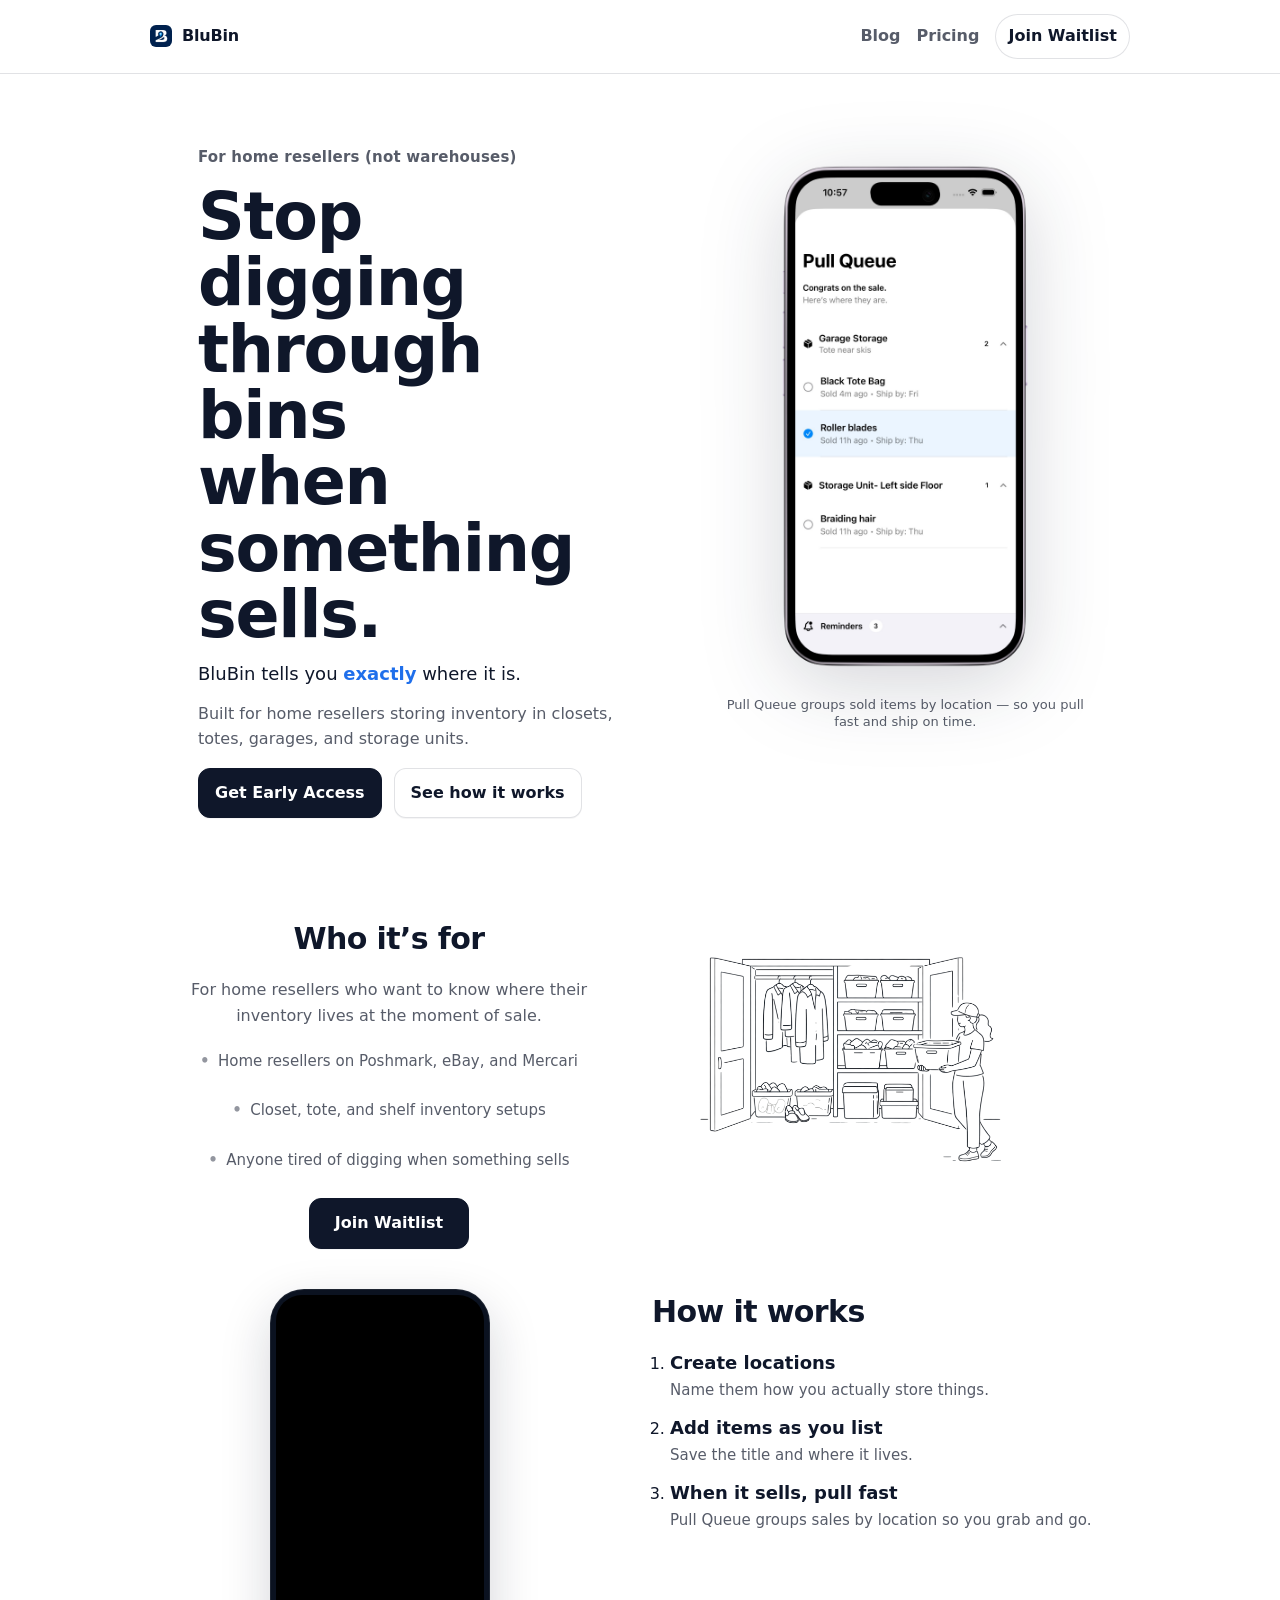
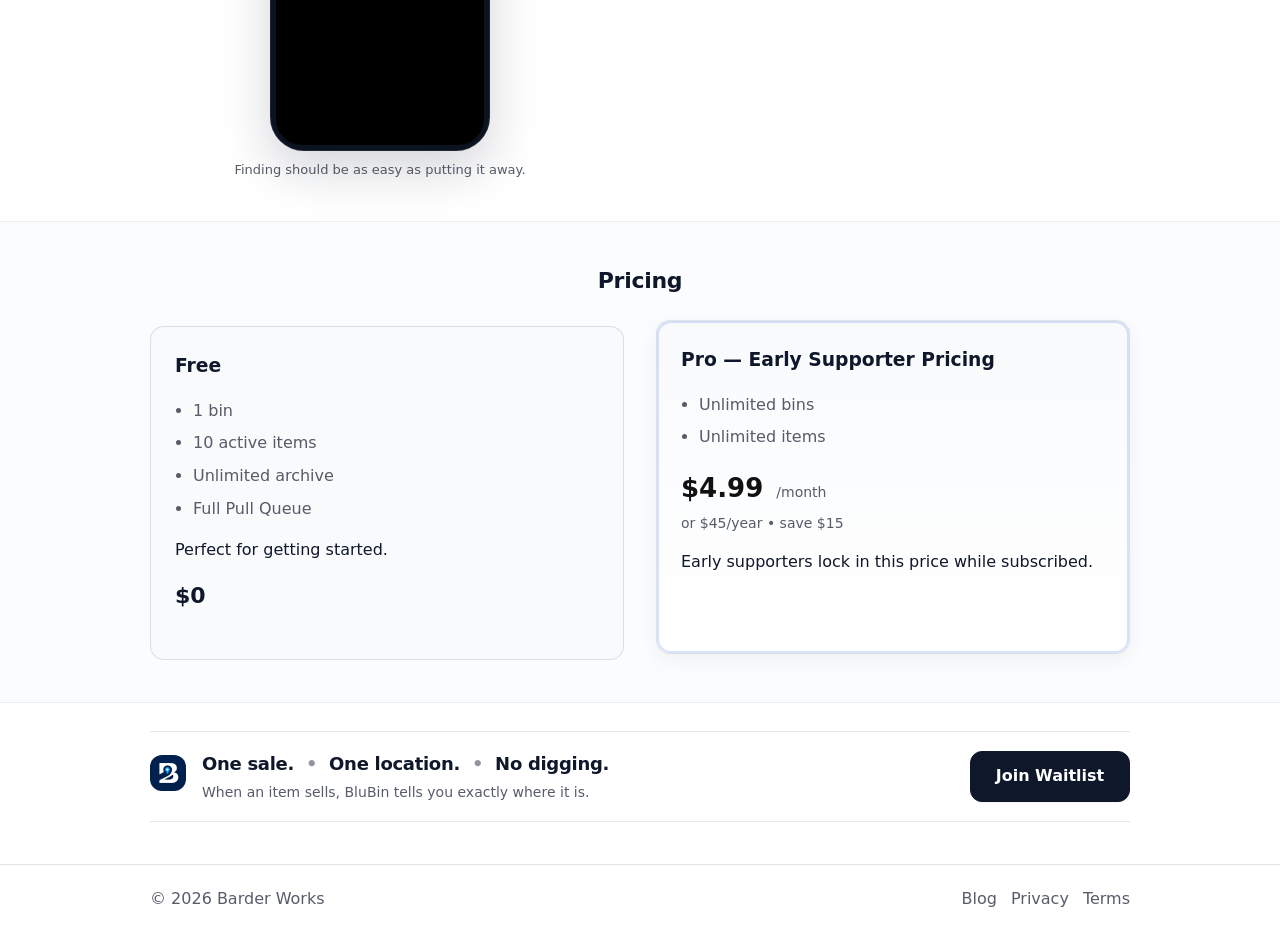
==== index.html @ fff03409 "placed something for moblie back in when i added waitlist" ====
<!DOCTYPE html>
<html lang="en">
<head>
  <meta charset="UTF-8" />
  <meta name="viewport" content="width=device-width, initial-scale=1.0" />
  <title>BluBin – Stop digging for sold items</title>
  <meta name="description" content="You shouldn’t have to open six bins to ship one item. BluBin groups sold items by location so home resellers can pull fast and ship on time." />

  <meta property="og:title" content="BluBin – Stop digging for sold items" />
  <meta property="og:description" content="BluBin helps home resellers pull sold items fast by showing exactly where inventory lives." />
  <meta property="og:type" content="website" />

  <link rel="icon" href="/favicon.ico" sizes="any">
  <link rel="icon" href="/favicon/favicon.svg" type="image/svg+xml">
  <link rel="apple-touch-icon" href="/favicon/apple-touch-icon.png">
  <link rel="manifest" href="/favicon/site.webmanifest">

  <link rel="stylesheet" href="style.css" />
</head>

<body>
  <header class="topbar">
    <div class="container topbar-inner">
      <a class="brand" href="#">
        <img class="brand-logo" src="/favicon/favicon.svg" alt="BluBin logo" />
        <span class="brand-name">BluBin</span>
      </a>

      <nav class="nav nav-desktop" aria-label="Primary">
        <a href="/blog/">Blog</a>
        <a href="#pricing">Pricing</a>
        <a class="pill" href="https://waitlister.me/s/QTlTjbrFmdYG">Join Waitlist</a>
      </nav>

      <button class="menu-btn" type="button" aria-label="Open menu" aria-expanded="false">
        <span></span>
        <span></span>
        <span></span>
      </button>
    </div>

    <div class="mobile-menu" aria-label="Mobile navigation">
      <div class="container mobile-menu-inner">
        <a href="/blog/">Blog</a>
        <a href="#pricing">Pricing</a>
        <a href="#how">How it works</a>
        <a href="/privacy.html">Privacy</a>
        <a href="/terms.html">Terms</a>
        <a class="pill mobile-menu-cta" href="https://waitlister.me/s/QTlTjbrFmdYG">Join Waitlist</a>
      </div>
    </div>
  </header>

  <main>
    <!-- HERO DESKTOP -->
    <section class="hero hero-desktop" id="get">
      <div class="container hero-grid">

        <div class="hero-copy">
          <p class="eyebrow">For home resellers (not warehouses)</p>

          <h1>
            Stop digging through bins
            <span class="break">when something sells.</span>
          </h1>

          <p class="hero-sub">
            BluBin tells you <span class="accent">exactly</span> where it is.
          </p>

          <p class="support">
            Built for home resellers storing inventory in closets, totes, garages, and storage units.
          </p>

          <div class="cta-row">
            <a class="btn primary" href="https://waitlister.me/s/QTlTjbrFmdYG">
              Get Early Access
            </a>
            <a class="btn secondary" href="#how">See how it works</a>
          </div>
        </div>

        <div class="hero-media">
          <img class="phone-img" src="images/mockwhole.png" alt="BluBin Pull Queue on iPhone" />
          <p class="hero-caption">
            Pull Queue groups sold items by location — so you pull fast and ship on time.
          </p>
        </div>

      </div>
    </section>

    <!-- HERO MOBILE -->
    <section class="hero hero-mobile">
      <div class="container hero-mobile-inner">

        <h1 class="mobile-headline">
          Stop Digging.
          <span>Pull Sold Items Fast.</span>
        </h1>

        <p class="hero-sub">
          BluBin tells you <span class="accent">exactly</span> where it is.
        </p>

        <p class="support">
          Built for home resellers storing inventory in closets, totes, garages, and storage units.
        </p>

        <div class="cta-row mobile-cta">
          <a class="btn primary" href="https://waitlister.me/s/QTlTjbrFmdYG">
            Get Early Access
          </a>
          <a class="btn secondary" href="#how">See how it works</a>
        </div>

        <div class="hero-media mobile-media">
          <img class="phone-img" src="images/mockwhole.png" alt="BluBin Pull Queue on iPhone" />
          <p class="hero-caption">
            Pull Queue groups sold items by location — so you pull fast and ship on time.
          </p>
        </div>

      </div>
    </section>

    <section class="section flow-section" id="how">
      <div class="container flow-grid">

        <div class="flow-how">
          <h2>How it works</h2>
          <ol class="steps">
            <li>
              <div class="step-title">Create locations</div>
              <div class="step-text">Name them how you actually store things.</div>
            </li>
            <li>
              <div class="step-title">Add items as you list</div>
              <div class="step-text">Save the title and where it lives.</div>
            </li>
            <li>
              <div class="step-title">When it sells, pull fast</div>
              <div class="step-text">Pull Queue groups sales by location so you grab and go.</div>
            </li>
          </ol>
        </div>

        <div class="flow-video">
          <div class="iphone">
            <div class="iphone-screen">
              <video class="demo-video" autoplay muted loop playsinline>
                <source src="videos/blubin-demo.mp4" type="video/mp4" />
              </video>
            </div>
          </div>

          <div class="caption">Finding should be as easy as putting it away.</div>
        </div>

        <div class="who-illustration">
          <img src="images/closetdrawing.png" alt="Closet inventory illustration">
        </div>

        <div class="flow-who">
          <h2>Who it’s for</h2>
          <p class="lead">
            For home resellers who want to know where their inventory lives at the moment of sale.
          </p>
          <ul class="bullets">
            <li>Home resellers on Poshmark, eBay, and Mercari</li>
            <li>Closet, tote, and shelf inventory setups</li>
            <li>Anyone tired of digging when something sells</li>
          </ul>

          <div class="cta-row small-cta">
            <a class="btn primary" href="https://waitlister.me/s/QTlTjbrFmdYG">Join Waitlist</a>
          </div>
        </div>

      </div>
    </section>

    <section class="section alt" id="pricing">
      <div class="container">
        <h2 class="pricing-title">Pricing</h2>

        <div class="two-col">
          <div class="card">
            <h3>Free</h3>

            <ul class="bullets">
              <li>1 bin</li>
              <li>10 active items</li>
              <li>Unlimited archive</li>
              <li>Full Pull Queue</li>
            </ul>

            <p class="muted small">Perfect for getting started.</p>
            <p class="price">$0</p>
          </div>

          <div class="card pro-card">
            <h3>Pro — Early Supporter Pricing</h3>

            <ul class="bullets">
              <li>Unlimited bins</li>
              <li>Unlimited items</li>
            </ul>

            <div class="price-block">
              <div class="price-main">$4.99 <span>/month</span></div>
              <div class="price-year">or $45/year • save $15</div>
            </div>

            <p class="muted small">
              Early supporters lock in this price while subscribed.
            </p>
          </div>
        </div>
      </div>
    </section>

    <section class="section brand-band">
      <div class="container">
        <div class="band">
          <div class="band-left">
            <img class="band-logo" src="/favicon/favicon.svg" alt="BluBin logo" />
          </div>

          <div class="band-copy">
            <div class="band-line">
              One sale. <span class="dot">•</span> One location. <span class="dot">•</span> No digging.
            </div>

            <div class="band-sub">
              When an item sells, BluBin tells you exactly where it is.
            </div>
          </div>

          <div class="band-right">
            <a class="btn primary" href="https://waitlister.me/s/QTlTjbrFmdYG">Join Waitlist</a>
          </div>
        </div>
      </div>
    </section>

    <footer class="footer">
      <div class="container footer-inner">
        <div>
          <div class="muted">© 2026 Barder Works</div>
        </div>

        <div class="footer-links">
          <a href="/blog/">Blog</a>
          <a href="https://barderworks.co/legal/blubin/privacy.html">Privacy</a>
          <a href="https://barderworks.co/legal/blubin/terms.html">Terms</a>
        </div>
      </div>
    </footer>
  </main>

  <script>
    const menuBtn = document.querySelector('.menu-btn');
    const mobileMenu = document.querySelector('.mobile-menu');

    if (menuBtn && mobileMenu) {
      menuBtn.addEventListener('click', () => {
        const isOpen = mobileMenu.classList.toggle('open');
        menuBtn.setAttribute('aria-expanded', isOpen ? 'true' : 'false');
      });
    }
  </script>
</body>
</html>
---- style.css ----
:root{
  --bg: #ffffff;
  --text: #0f172a;
  --muted: rgba(15, 23, 42, .70);
  --line: rgba(15, 23, 42, .12);
  --card: #f8fafc;
  --radius: 14px;
  --shadow: 0 10px 30px rgba(15, 23, 42, .08);
  --accent: #2563eb;
}

*{ box-sizing: border-box; }
html, body{ height: 100%; }

body{
  margin: 0;
  font-family: -apple-system, BlinkMacSystemFont, "SF Pro Text", system-ui, Segoe UI, Roboto, Helvetica, Arial, sans-serif;
  background: var(--bg);
  color: var(--text);
  line-height: 1.55;
}

a{ color: inherit; text-decoration: none; }
a:hover{ opacity: .92; }

button{
  font: inherit;
}

.container{
  width: min(980px, calc(100% - 44px));
  margin: 0 auto;
}

/* ---------------------------------
   TOPBAR
--------------------------------- */

.topbar{
  position: sticky;
  top: 0;
  z-index: 30;
  background: rgba(255,255,255,.82);
  backdrop-filter: blur(10px);
  border-bottom: 1px solid var(--line);
}

.topbar-inner{
  display: flex;
  align-items: center;
  justify-content: space-between;
  padding: 14px 0;
  gap: 18px;
}

.brand{
  display: flex;
  align-items: center;
  gap: 10px;
  font-weight: 900;
  letter-spacing: -.2px;
  flex-shrink: 0;
}

.brand-logo{
  width: 22px;
  height: 22px;
  border-radius: 6px;
}

.brand-name{
  font-weight: 900;
}

.nav{
  display: flex;
  gap: 16px;
  align-items: center;
  color: var(--muted);
  font-weight: 600;
}

.nav-desktop{
  margin-left: auto;
}

.nav .pill,
.mobile-menu-cta{
  padding: 9px 12px;
  border: 1px solid var(--line);
  border-radius: 999px;
  background: white;
  color: var(--text);
}

.menu-btn{
  display: none;
  width: 42px;
  height: 42px;
  border-radius: 12px;
  border: 1px solid var(--line);
  background: white;
  align-items: center;
  justify-content: center;
  padding: 0;
  box-shadow: 0 1px 0 rgba(15,23,42,.04);
  cursor: pointer;
}

.menu-btn span{
  display: block;
  width: 16px;
  height: 2px;
  background: var(--text);
  border-radius: 999px;
  margin: 2px 0;
}

.mobile-menu{
  display: none;
  border-top: 1px solid rgba(15,23,42,.06);
  background: rgba(255,255,255,.96);
}

.mobile-menu.open{
  display: block;
}

.mobile-menu-inner{
  display: grid;
  gap: 12px;
  padding: 14px 0 18px;
}

.mobile-menu-inner a{
  font-weight: 700;
  color: var(--text);
}

.mobile-menu-cta{
  display: inline-flex;
  align-items: center;
  justify-content: center;
  width: fit-content;
}

/* ---------------------------------
   HERO - DESKTOP BASE
--------------------------------- */

.hero{
  padding: 72px 0 56px;
}

.hero-grid{
  display: grid;
  grid-template-columns: 1.05fr .95fr;
  gap: 34px;
  align-items: start;
}

.hero-copy{
  padding-left: 48px;
  max-width: 560px;
}

.eyebrow{
  margin: 0 0 15px;
  color: var(--muted);
  font-weight: 700;
  font-size: 15px;
  letter-spacing: .2px;
}

h1{
  margin: 0 0 12px;
  font-size: clamp(65px, 4.6vw, 80px);
  line-height: 1.02;
  letter-spacing: -0.02em;
}

.break{
  display: block;
}

.hero-line{
  display: block;
}

.hero-sub{
  margin: 0 0 14px;
  font-size: 18px;
  line-height: 1.55;
}

.support{
  margin: 0 0 10px;
  color: var(--muted);
  max-width: 66ch;
}

.accent{
  color: #1f6feb;
  font-weight: 600;
}

.cta-row{
  display: flex;
  gap: 12px;
  flex-wrap: wrap;
  margin: 16px 0 0;
}

.btn{
  display: inline-flex;
  align-items: center;
  justify-content: center;
  padding: 12px 16px;
  border-radius: 12px;
  border: 1px solid var(--line);
  font-weight: 800;
  min-width: 160px;
  background: white;
  box-shadow: 0 1px 0 rgba(15,23,42,.04);
}

.btn.primary{
  background: var(--text);
  color: white;
  border-color: var(--text);
}

.btn.secondary{
  color: var(--text);
}

.hero-media{
  display: grid;
  justify-items: center;
  gap: 10px;
}

.phone-img{
  width: min(360px, 100%);
  height: auto;
  display: block;
  filter: drop-shadow(0 18px 40px rgba(15,23,42,.18));
}

.hero-caption{
  margin: 0;
  color: var(--muted);
  font-size: 13px;
  line-height: 1.35;
  text-align: center;
  max-width: 44ch;
}

/* Hero variants */
.hero-mobile{
  display: none;
}

.hero-desktop{
  display: block;
}

.hero-mobile-inner{
  text-align: center;
  max-width: 520px;
  margin: 0 auto;
}

.mobile-headline{
  font-size: clamp(46px, 11vw, 62px);
  line-height: 1.02;
  letter-spacing: -0.02em;
  margin: 0 auto 14px;
  max-width: 11.5ch;
  text-align: center;
}

.mobile-headline span{
  display: block;
}

.mobile-cta{
  justify-content: center;
}

.mobile-media{
  margin-top: 18px;
}

/* ---------------------------------
   SECTIONS
--------------------------------- */

.section{
  padding: 42px 0;
}

.section.alt{
  background: #fbfcfe;
  border-top: 1px solid rgba(15,23,42,.06);
  border-bottom: 1px solid rgba(15,23,42,.06);
}

.section h2{
  margin: 0 0 10px;
  font-size: 22px;
  letter-spacing: -.3px;
}

.lead{
  margin: 0;
  color: var(--muted);
  max-width: 76ch;
}

.center-head{
  text-align: center;
}

.center-lead{
  margin: 0 auto;
}

/* ---------------------------------
   TRI SECTION
--------------------------------- */

.tri{
  margin-top: 26px;
  border-top: 1px solid rgba(15,23,42,.10);
  border-bottom: 1px solid rgba(15,23,42,.10);
  display: grid;
  grid-template-columns: 1fr 1px 1fr 1px 1fr;
  align-items: stretch;
}

.tri-col{
  padding: 22px 20px;
  text-align: center;
}

.tri-divider{
  background: rgba(15,23,42,.10);
  width: 1px;
}

.tri-icon{
  width: 42px;
  height: 42px;
  margin: 0 auto 10px;
  display: grid;
  place-items: center;
  background: rgba(15,23,42,.04);
  border: 1px solid rgba(15,23,42,.08);
  border-radius: 12px;
  font-size: 18px;
}

.tri h3{
  margin: 0 0 6px;
  font-size: 16px;
  letter-spacing: -.1px;
}

.tri p{
  margin: 0;
  color: var(--muted);
  font-size: 14px;
}

/* ---------------------------------
   FLOW / HOW
--------------------------------- */

.steps{
  margin: 14px 0 0;
  padding-left: 18px;
  color: var(--text);
}

.steps li{
  margin: 0 0 12px;
}

.step-title{
  font-weight: 900;
  margin-bottom: 2px;
  font-size: 18px;
}

.step-text{
  color: var(--muted);
  font-size: 15px;
  line-height: 1.55;
}

.flow-grid{
  display: grid;
  grid-template-columns: 1fr 1fr;
  grid-template-areas:
    "who illustration"
    "video how";
  column-gap: 24px;
  row-gap: 40px;
  align-items: start;
}

.flow-how{
  grid-area: how;
  max-width: 460px;
}

.flow-who{
  grid-area: who;
  max-width: 460px;
  margin: 0 auto;
  text-align: center;
}

.flow-how h2,
.flow-who h2{
  font-size: 30px;
  letter-spacing: -0.02em;
  margin-bottom: 14px;
}

.flow-who .lead{
  font-size: 16px;
  line-height: 1.6;
  max-width: 42ch;
  margin: 0 auto 14px;
}

.flow-who .bullets{
  list-style: none;
  padding: 0;
  margin: 0 auto 18px;
  display: grid;
  gap: 10px;
  justify-items: center;
  font-size: 15px;
}

.flow-who .bullets li{
  position: relative;
  padding-left: 18px;
  max-width: 44ch;
  text-align: left;
}

.flow-who .bullets li::before{
  content: "•";
  position: absolute;
  left: 0;
  top: 0;
  color: rgba(15,23,42,.45);
  font-weight: 900;
}

.flow-who .cta-row,
.flow-who .small-cta{
  justify-content: center;
}

.flow-who .cta-row{
  margin-top: 10px;
}

.who-illustration{
  grid-area: illustration;
  justify-self: center;
  overflow: hidden;
}

.who-illustration img{
  width: 100%;
  max-width: 460px;
  transform: translateX(-8%) translateY(-2%);
  height: auto;
  display: block;
  opacity: 0.98;
}

.flow-video{
  grid-area: video;
  max-width: 460px;
  margin: 0;
}

.caption{
  margin-top: 10px;
  color: var(--muted);
  font-size: 13px;
  line-height: 1.35;
  text-align: center;
}

/* ---------------------------------
   IPHONE FRAME
--------------------------------- */

.iphone{
  width: min(220px, 100%);
  margin: 0 auto;
  padding: 5px;
  border-radius: 34px;
  background: #0b1220;
  box-shadow: 0 18px 50px rgba(15,23,42,.18);
  border: 1px solid rgba(255,255,255,.08);
}

.iphone-screen{
  position: relative;
  border-radius: 26px;
  overflow: hidden;
  background: #000;
  aspect-ratio: 9 / 19.5;
}

.iphone-screen::before{
  content:"";
  position:absolute;
  top: 8px;
  left: 50%;
  transform: translateX(-50%);
  width: 38%;
  height: 16px;
  border-radius: 999px;
  background: rgba(0,0,0,.55);
  z-index: 2;
}

.demo-video,
.iphone .demo-video{
  width: 100%;
  height: 100%;
  object-fit: contain;
  display: block;
  border: 0;
  border-radius: 0;
  background: #000;
}

/* ---------------------------------
   PRICING
--------------------------------- */

.pricing-title{
  text-align: center;
  margin-bottom: 32px;
}

.two-col{
  display: grid;
  grid-template-columns: 1fr 1fr;
  gap: 32px;
  margin-top: 28px;
}

.card{
  border: 1px solid var(--line);
  border-radius: var(--radius);
  background: var(--card);
  padding: 24px;
}

.card h3{
  margin-top: 0;
}

.bullets{
  margin: 14px 0;
  padding-left: 18px;
  color: var(--muted);
}

.bullets li{
  margin: 8px 0;
}

.price{
  font-size: 22px;
  font-weight: 600;
  margin-top: 16px;
}

.price.yearly{
  font-size: 16px;
  font-weight: 500;
  margin-top: 4px;
  color: var(--muted);
}

.pro-card{
  position: relative;
  background: linear-gradient(180deg,#f8fafc 0%,#ffffff 100%);
  transform: translateY(-6px);
  box-shadow: 0 6px 20px rgba(0,0,0,.05);
}

.pro-card::after{
  content:"";
  position:absolute;
  inset:0;
  border-radius:var(--radius);
  pointer-events:none;
  border:2px solid rgba(37,99,235,.18);
}

.price-block{
  margin-top: 18px;
}

.price-main{
  font-size: 26px;
  font-weight: 600;
  color: #111;
}

.price-main span{
  font-size: 14px;
  font-weight: 400;
  color: var(--muted);
  margin-left: 4px;
}

.price-year{
  font-size: 14px;
  color: var(--muted);
  margin-top: 4px;
}

/* ---------------------------------
   BRAND BAND
--------------------------------- */

.brand-band{
  padding-top: 28px;
}

.band{
  border-top: 1px solid rgba(15,23,42,.10);
  border-bottom: 1px solid rgba(15,23,42,.10);
  padding: 18px 0;
  display: grid;
  grid-template-columns: auto 1fr auto;
  gap: 16px;
  align-items: center;
}

.band-logo{
  width: 36px;
  height: 36px;
  border-radius: 12px;
}

.band-line{
  font-weight: 900;
  letter-spacing: -.3px;
  font-size: 18px;
}

.band-sub{
  margin-top: 4px;
  color: var(--muted);
  font-size: 14px;
}

.dot{
  opacity: .45;
  margin: 0 6px;
}

/* ---------------------------------
   FOOTER
--------------------------------- */

.footer{
  padding: 22px 0;
  border-top: 1px solid var(--line);
  color: var(--muted);
}

.footer-inner{
  display: flex;
  align-items: flex-start;
  justify-content: space-between;
  gap: 20px;
}

.footer-links{
  display: flex;
  gap: 14px;
}

/* =================================
   MOBILE / TABLET OVERRIDES
   Keep all mobile work down here
================================= */

@media (max-width: 900px){
  .container{
    width: calc(100% - 28px);
  }

  .topbar-inner{
    padding: 12px 0;
    gap: 10px;
  }

  .nav-desktop{
    display: none;
  }

  .menu-btn{
    display: inline-flex;
    margin-left: auto;
  }

  .hero-desktop{
    display: none;
  }

  .hero-mobile{
    display: block;
    padding: 40px 0 30px;
  }

  .hero-mobile-inner{
    max-width: 560px;
    text-align: center;
    margin: 0 auto;
  }

  .mobile-headline{
    font-size: clamp(46px, 11vw, 62px);
    line-height: 1.02;
    letter-spacing: -0.02em;
    margin: 0 auto 14px;
    max-width: 11.5ch;
    text-align: center;
  }

  .hero-mobile .hero-sub{
    font-size: 17px;
    margin: 0 auto 12px;
    max-width: 28ch;
    text-align: center;
  }

  .hero-mobile .support{
    font-size: 14px;
    line-height: 1.6;
    margin: 0 auto 16px;
    max-width: 34ch;
    text-align: center;
  }

  .mobile-cta{
    gap: 10px;
    justify-content: center;
    margin-top: 14px;
  }

  .mobile-cta .btn{
    width: 100%;
    min-width: 0;
    padding: 14px 16px;
    border-radius: 14px;
  }

  .mobile-media{
    margin-top: 22px;
  }

  .hero-mobile .phone-img{
    width: min(340px, 92%);
  }

  .hero-mobile .hero-caption{
    max-width: 34ch;
    margin-left: auto;
    margin-right: auto;
    padding: 0 8px;
  }

  .two-col{
    grid-template-columns: 1fr;
    gap: 16px;
  }

  .tri{
    grid-template-columns: 1fr;
    border: none;
  }

  .tri-divider{
    display: none;
  }

  .tri-col{
    text-align: left;
    border-top: 1px solid rgba(15,23,42,.10);
    padding: 18px 16px;
  }

  .tri-col:first-child{
    border-top: none;
  }

  .tri-icon{
    margin: 0 0 10px;
  }

  .center-head{
    text-align: left;
  }

  .center-lead{
    margin: 0;
  }

  .section h2{
    font-size: 22px;
    line-height: 1.2;
  }

  .lead{
    font-size: 15px;
  }

  .flow-grid{
    grid-template-columns: 1fr;
    grid-template-areas:
      "how"
      "video"
      "illustration"
      "who";
    row-gap: 24px;
  }

  .flow-video{
    justify-self: stretch;
    max-width: 100%;
  }

  .flow-how,
  .flow-who{
    max-width: 100%;
  }

  .flow-how{
    margin: 0 auto;
    text-align: center;
  }

  .flow-how h2{
    font-size: 28px;
    text-align: center;
  }

  .flow-how .steps{
    padding-left: 0;
    list-style-position: inside;
    margin: 16px auto 0;
    max-width: 34ch;
  }

  .flow-how li{
    text-align: left;
  }

  .flow-who h2{
    font-size: 26px;
  }

  .iphone{
    width: min(220px, 72vw);
  }

  .who-illustration img{
    width: 110%;
    transform: translateX(-5%) translateY(0%);
  }

  .card{
    padding: 18px;
  }

  .band{
    grid-template-columns: 1fr;
    text-align: center;
    justify-items: center;
  }

  .footer{
    padding: 18px 0;
  }

  .footer-inner{
    flex-direction: column;
    gap: 12px;
  }

  .footer-links{
    flex-wrap: wrap;
  }
}

@media (max-width: 560px){
  .container{
    width: calc(100% - 24px);
  }

  .mobile-headline{
    font-size: clamp(42px, 11vw, 54px);
    max-width: 11ch;
  }

  .hero-mobile .hero-sub{
    font-size: 16px;
  }

  .hero-mobile .support{
    font-size: 14px;
    max-width: 32ch;
  }

  .hero-mobile .phone-img{
    width: min(310px, 92%);
  }

  .hero-mobile .hero-caption{
    font-size: 12.5px;
  }

  .btn{
    min-width: 0;
  }

  .band-line{
    font-size: 17px;
  }

  .price-main{
    font-size: 24px;
  }
}
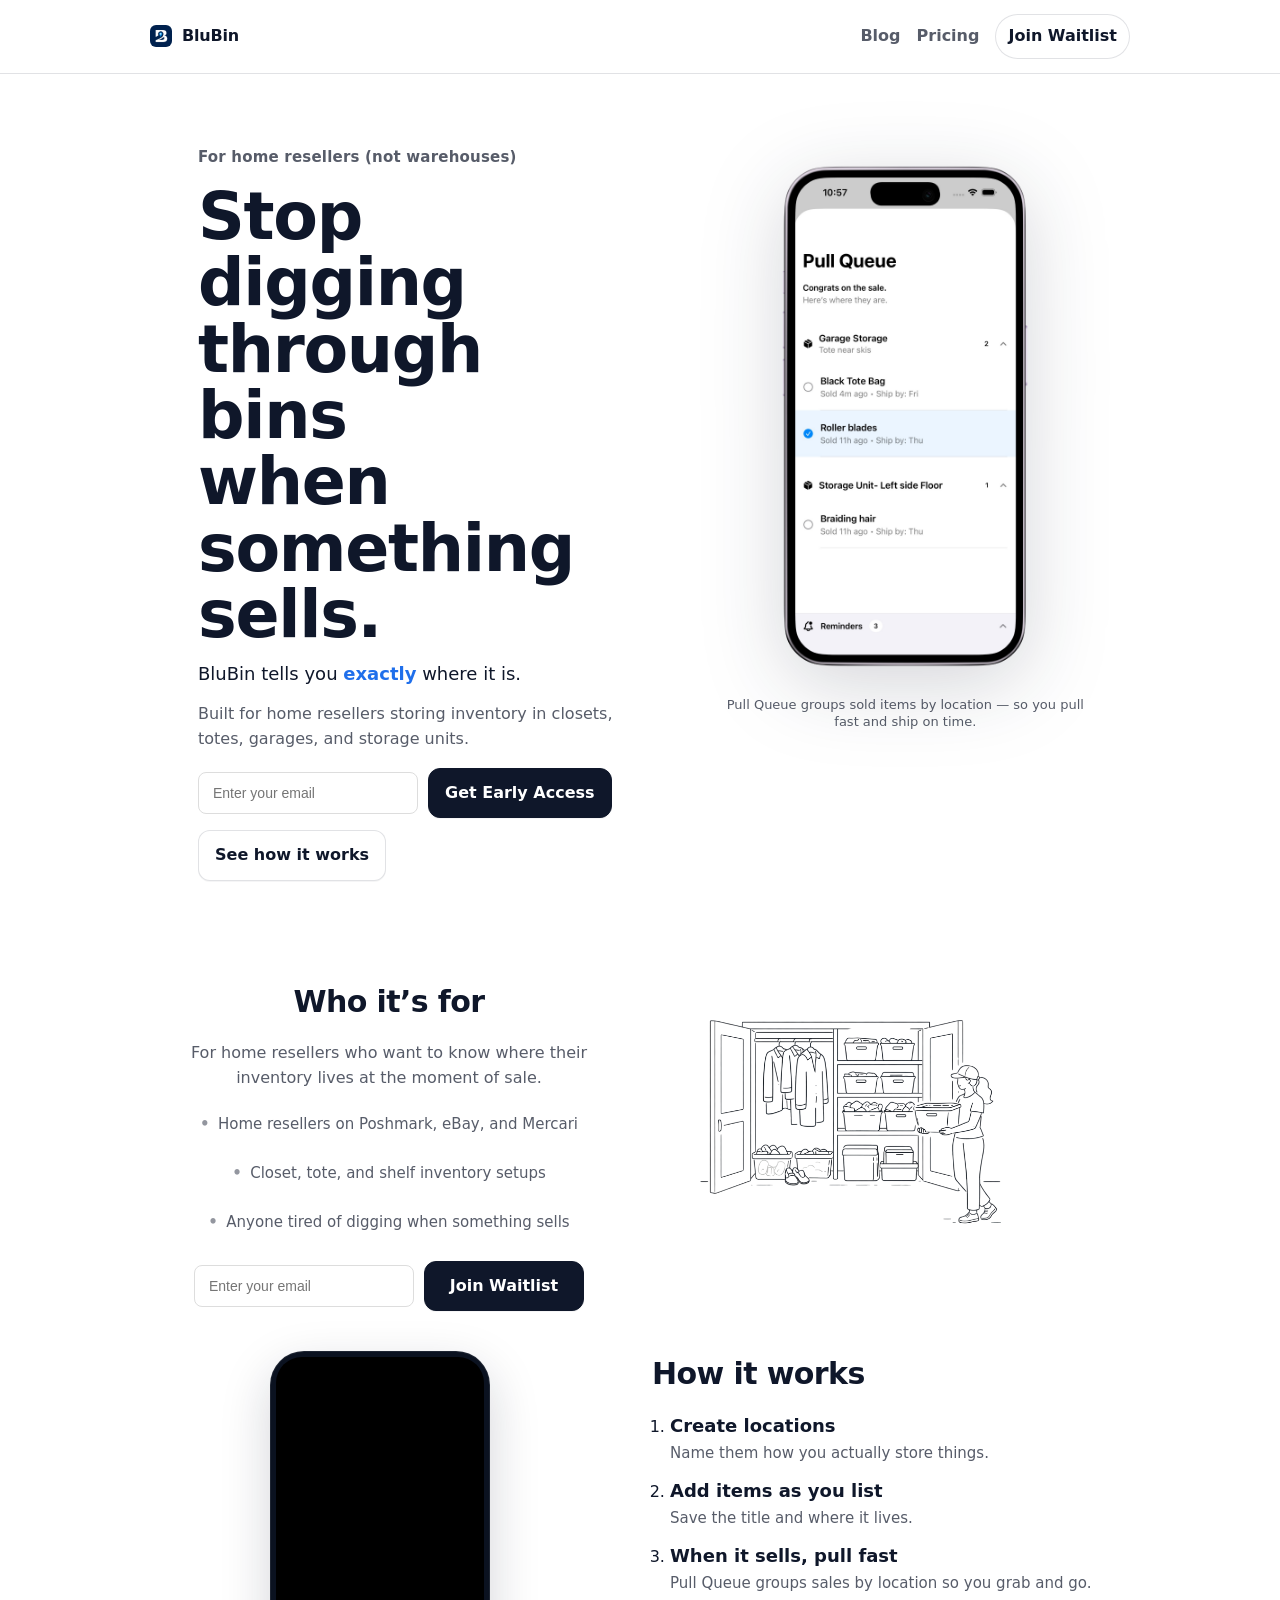
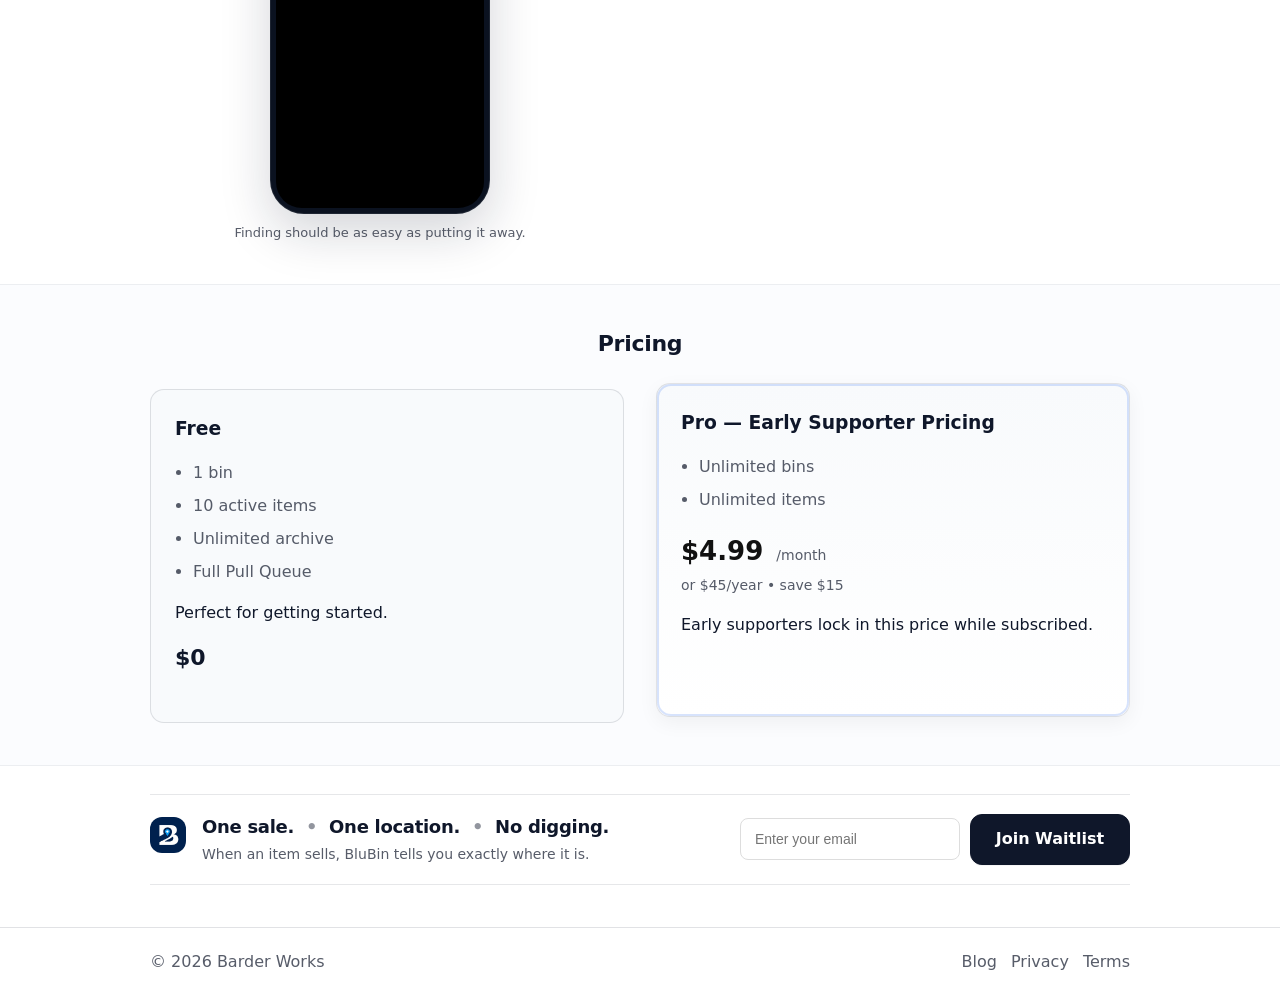
==== commit ba3afb77: "trying to get waitlister to work" ====
--- a/index.html
+++ b/index.html
@@ -29,7 +29,7 @@
       <nav class="nav nav-desktop" aria-label="Primary">
         <a href="/blog/">Blog</a>
         <a href="#pricing">Pricing</a>
-        <a class="pill" href="https://waitlister.me/s/QTlTjbrFmdYG">Join Waitlist</a>
+        <a class="pill" href="#get">Join Waitlist</a>
       </nav>
 
       <button class="menu-btn" type="button" aria-label="Open menu" aria-expanded="false">
@@ -46,7 +46,7 @@
         <a href="#how">How it works</a>
         <a href="/privacy.html">Privacy</a>
         <a href="/terms.html">Terms</a>
-        <a class="pill mobile-menu-cta" href="https://waitlister.me/s/QTlTjbrFmdYG">Join Waitlist</a>
+        <a class="pill mobile-menu-cta" href="#get">Join Waitlist</a>
       </div>
     </div>
   </header>
@@ -72,10 +72,11 @@
             Built for home resellers storing inventory in closets, totes, garages, and storage units.
           </p>
 
-          <div class="cta-row">
-            <a class="btn primary" href="https://waitlister.me/s/QTlTjbrFmdYG">
-              Get Early Access
-            </a>
+          <div class="cta-row signup-row">
+            <form class="waitlist-inline-form" action="https://waitlister.me/s/QTlTjbrFmdYG" method="POST">
+              <input type="email" name="email" placeholder="Enter your email" required>
+              <button type="submit" class="btn primary">Get Early Access</button>
+            </form>
             <a class="btn secondary" href="#how">See how it works</a>
           </div>
         </div>
@@ -107,10 +108,11 @@
           Built for home resellers storing inventory in closets, totes, garages, and storage units.
         </p>
 
-        <div class="cta-row mobile-cta">
-          <a class="btn primary" href="https://waitlister.me/s/QTlTjbrFmdYG">
-            Get Early Access
-          </a>
+        <div class="cta-row mobile-cta signup-row">
+          <form class="waitlist-inline-form" action="https://waitlister.me/s/QTlTjbrFmdYG" method="POST">
+            <input type="email" name="email" placeholder="Enter your email" required>
+            <button type="submit" class="btn primary">Get Early Access</button>
+          </form>
           <a class="btn secondary" href="#how">See how it works</a>
         </div>
 
@@ -173,7 +175,10 @@
           </ul>
 
           <div class="cta-row small-cta">
-            <a class="btn primary" href="https://waitlister.me/s/QTlTjbrFmdYG">Join Waitlist</a>
+            <form class="waitlist-inline-form" action="https://waitlister.me/s/QTlTjbrFmdYG" method="POST">
+              <input type="email" name="email" placeholder="Enter your email" required>
+              <button type="submit" class="btn primary">Join Waitlist</button>
+            </form>
           </div>
         </div>
 
@@ -238,7 +243,10 @@
           </div>
 
           <div class="band-right">
-            <a class="btn primary" href="https://waitlister.me/s/QTlTjbrFmdYG">Join Waitlist</a>
+            <form class="waitlist-inline-form" action="https://waitlister.me/s/QTlTjbrFmdYG" method="POST">
+              <input type="email" name="email" placeholder="Enter your email" required>
+              <button type="submit" class="btn primary">Join Waitlist</button>
+            </form>
           </div>
         </div>
       </div>
--- a/style.css
+++ b/style.css
@@ -950,4 +950,31 @@
   .price-main{
     font-size: 24px;
   }
+}
+
+.waitlist-inline-form {
+  display: flex;
+  gap: 10px;
+  align-items: center;
+}
+
+.waitlist-inline-form input {
+  padding: 12px 14px;
+  border-radius: 8px;
+  border: 1px solid #ddd;
+  font-size: 14px;
+  min-width: 220px;
+}
+
+@media (max-width: 640px) {
+  .waitlist-inline-form {
+    flex-direction: column;
+    align-items: stretch;
+    width: 100%;
+  }
+
+  .waitlist-inline-form input {
+    width: 100%;
+    min-width: 0;
+  }
 }
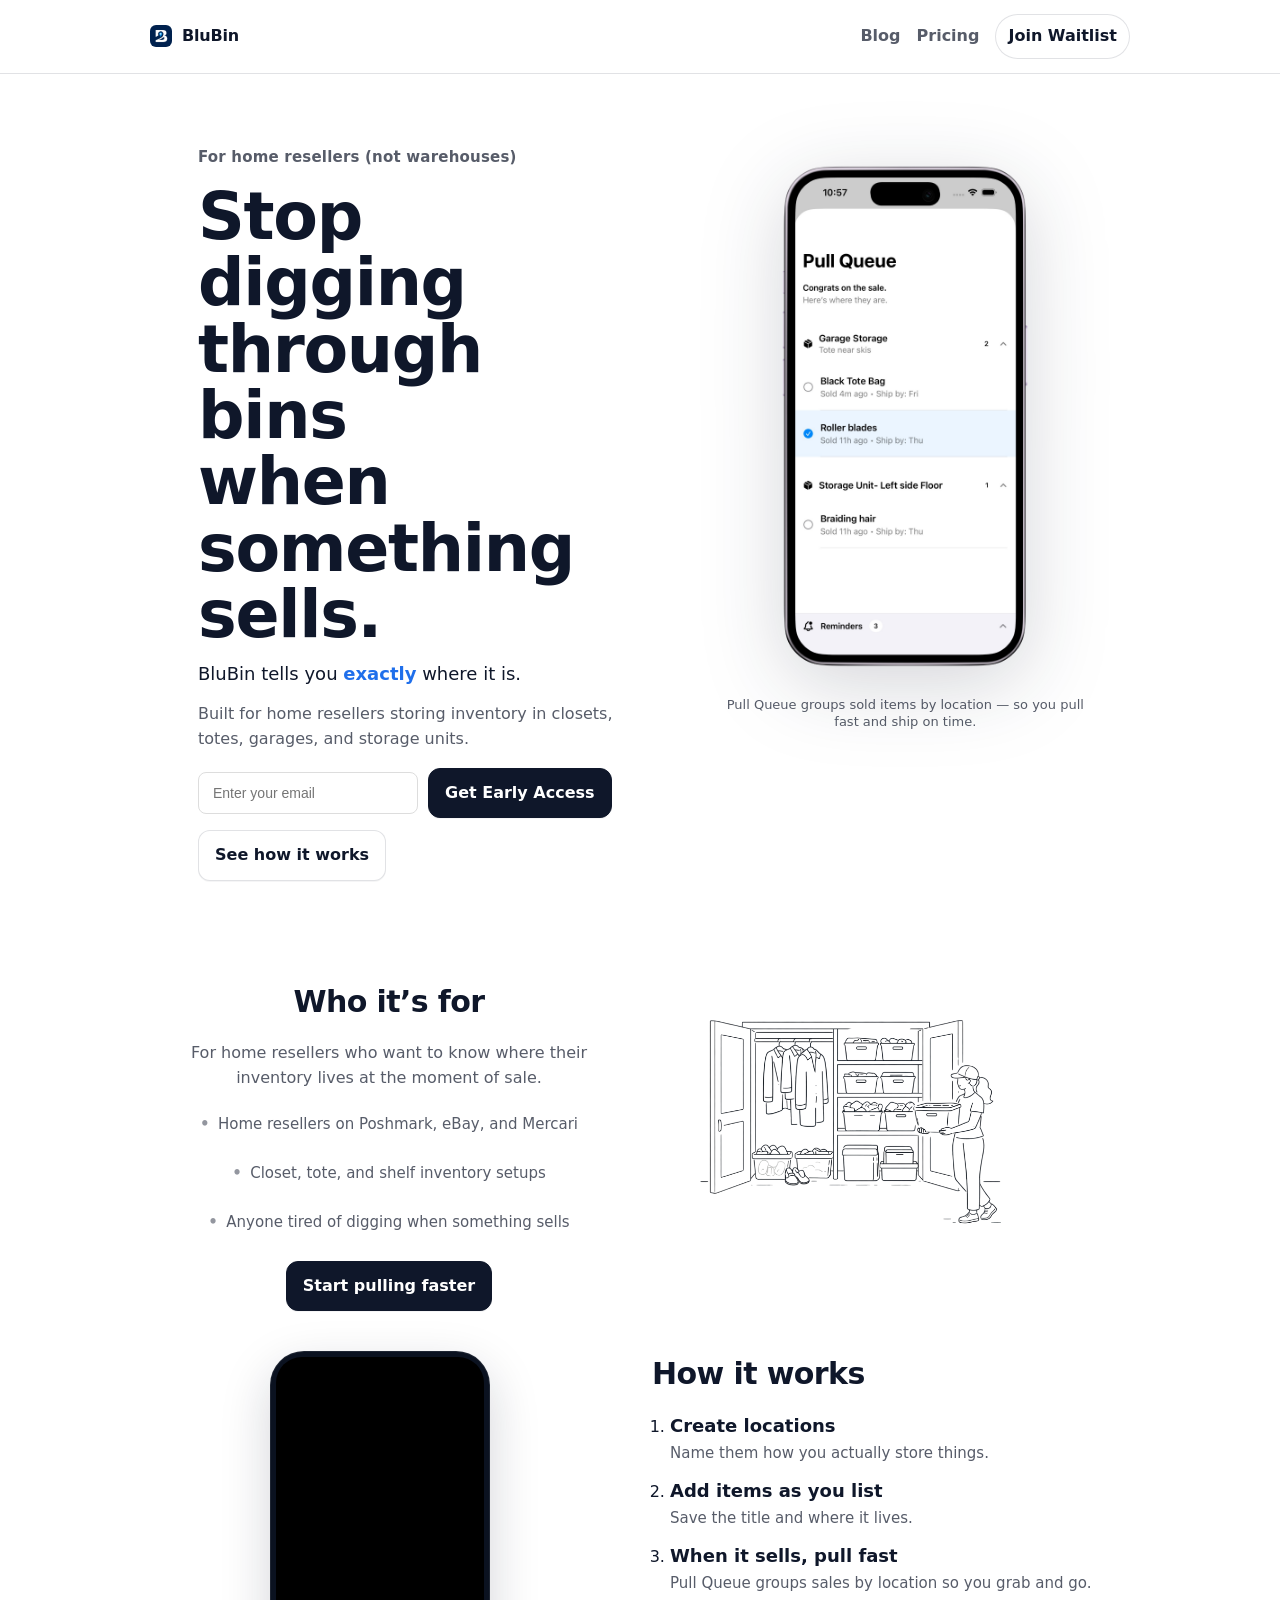
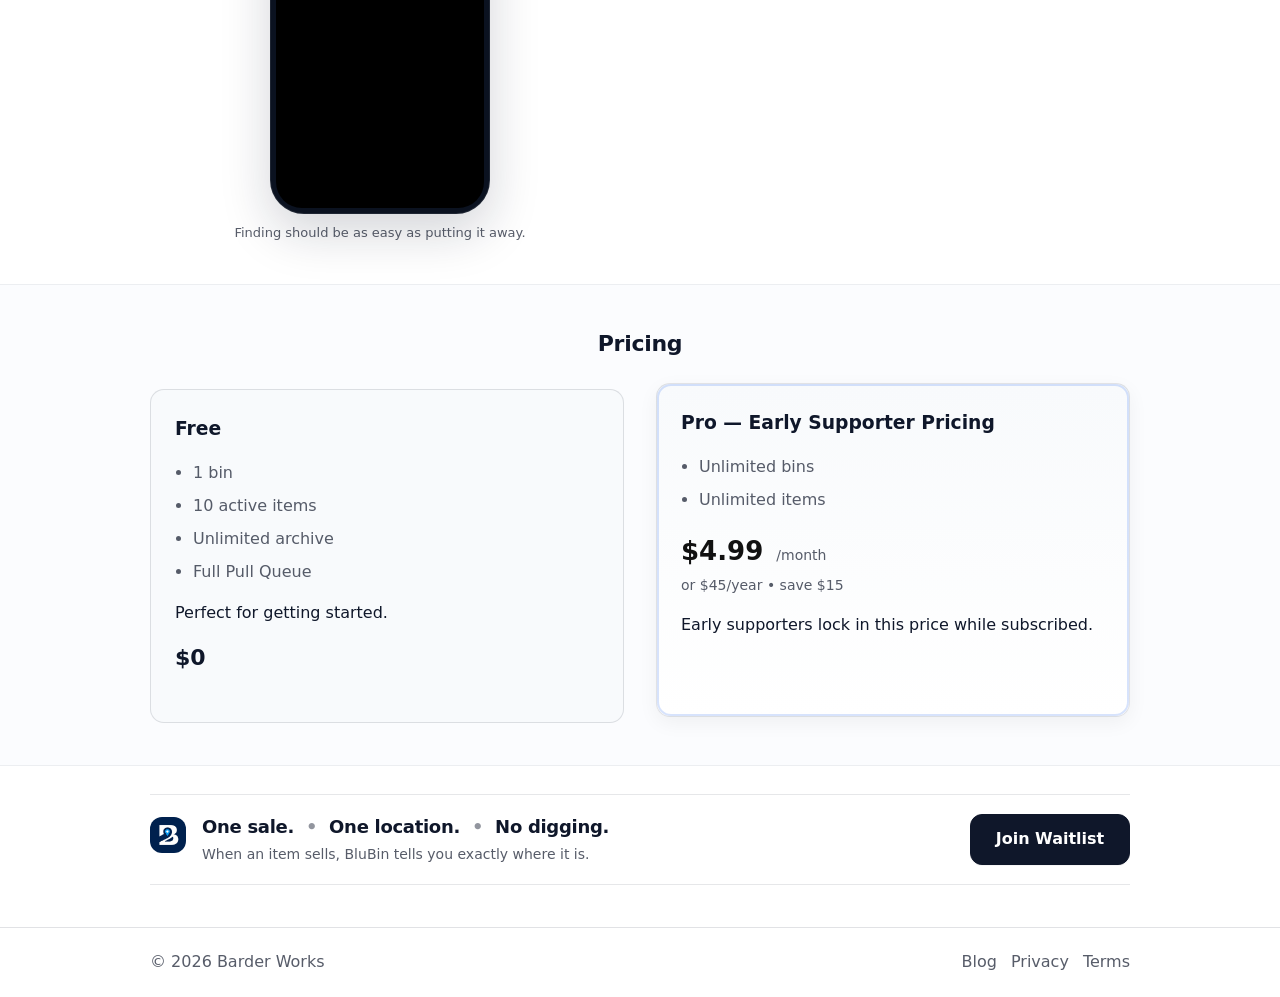
==== commit 6585acc6: "trying to get waitlister to work" ====
--- a/index.html
+++ b/index.html
@@ -175,10 +175,7 @@
           </ul>
 
           <div class="cta-row small-cta">
-            <form class="waitlist-inline-form" action="https://waitlister.me/s/QTlTjbrFmdYG" method="POST">
-              <input type="email" name="email" placeholder="Enter your email" required>
-              <button type="submit" class="btn primary">Join Waitlist</button>
-            </form>
+            <a class="btn primary" href="#get">Start pulling faster</a>
           </div>
         </div>
 
@@ -243,10 +240,7 @@
           </div>
 
           <div class="band-right">
-            <form class="waitlist-inline-form" action="https://waitlister.me/s/QTlTjbrFmdYG" method="POST">
-              <input type="email" name="email" placeholder="Enter your email" required>
-              <button type="submit" class="btn primary">Join Waitlist</button>
-            </form>
+            <a class="btn primary" href="#get">Join Waitlist</a>
           </div>
         </div>
       </div>
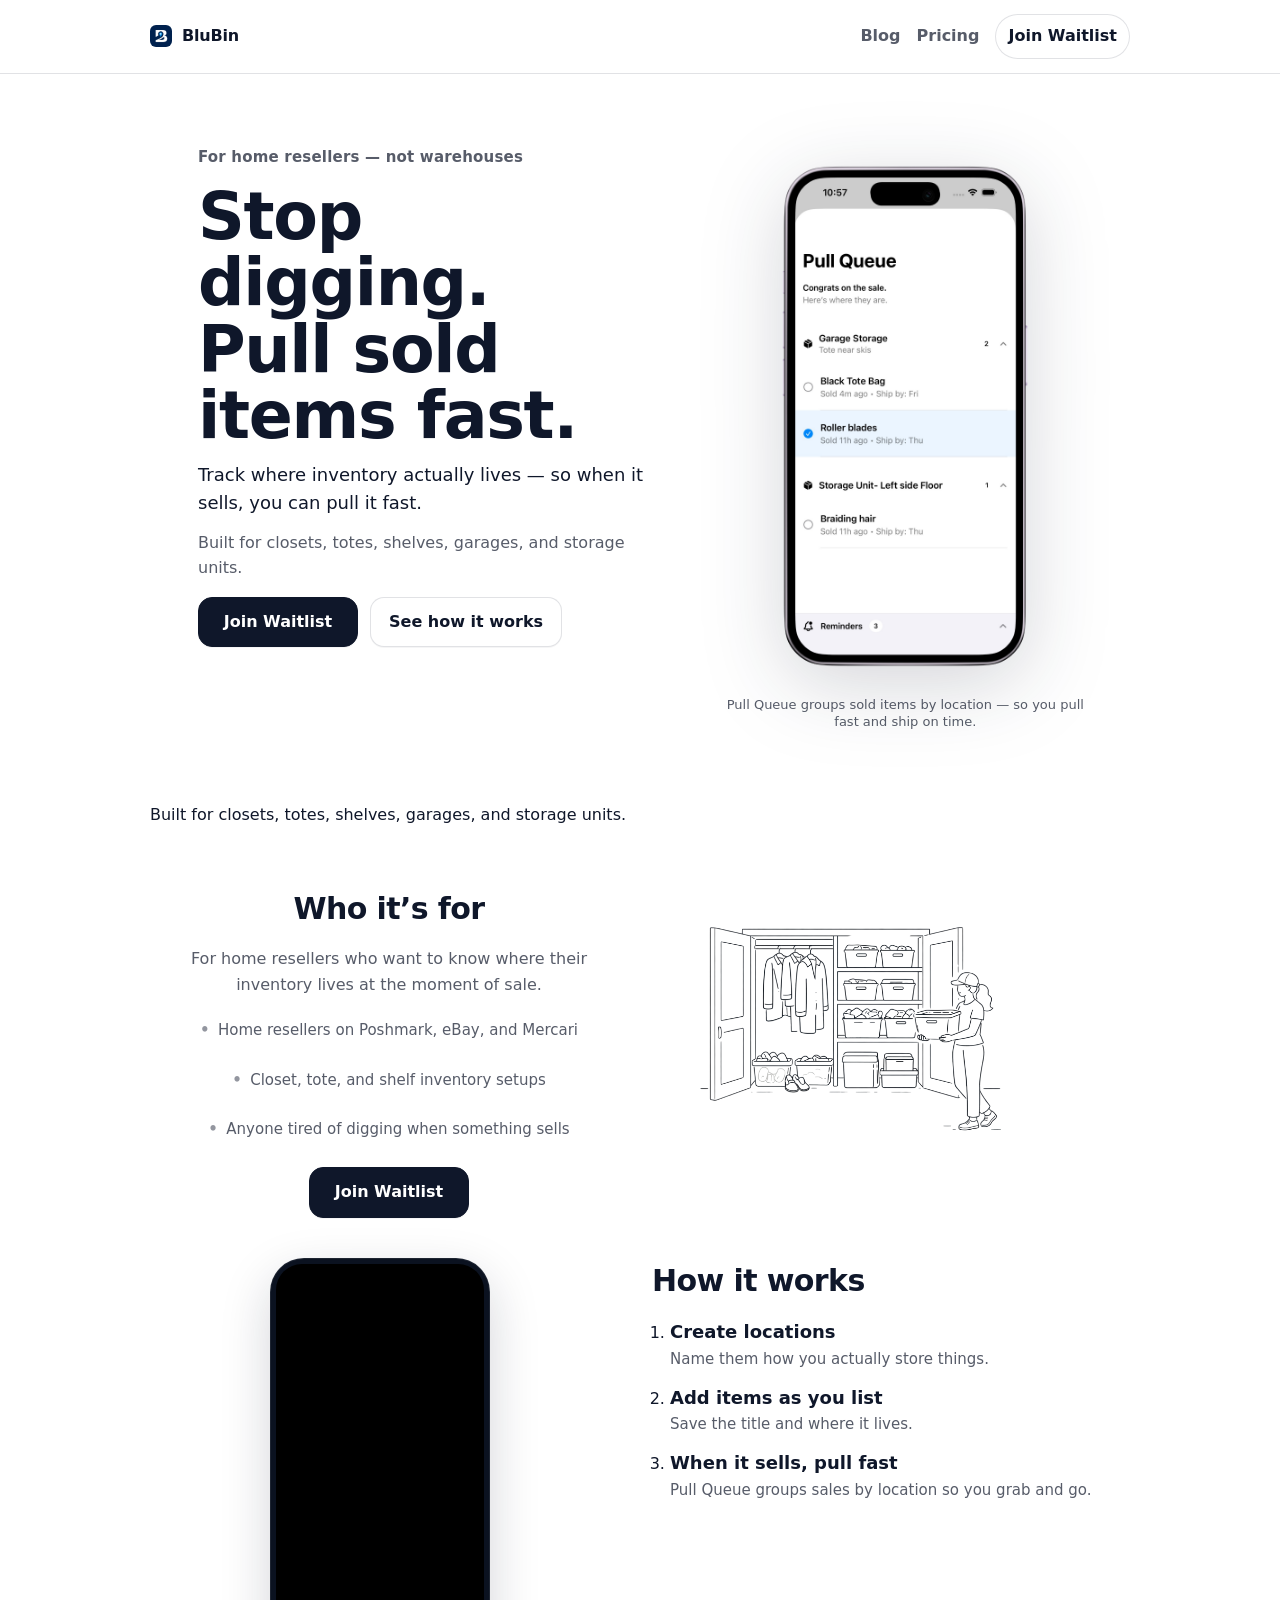
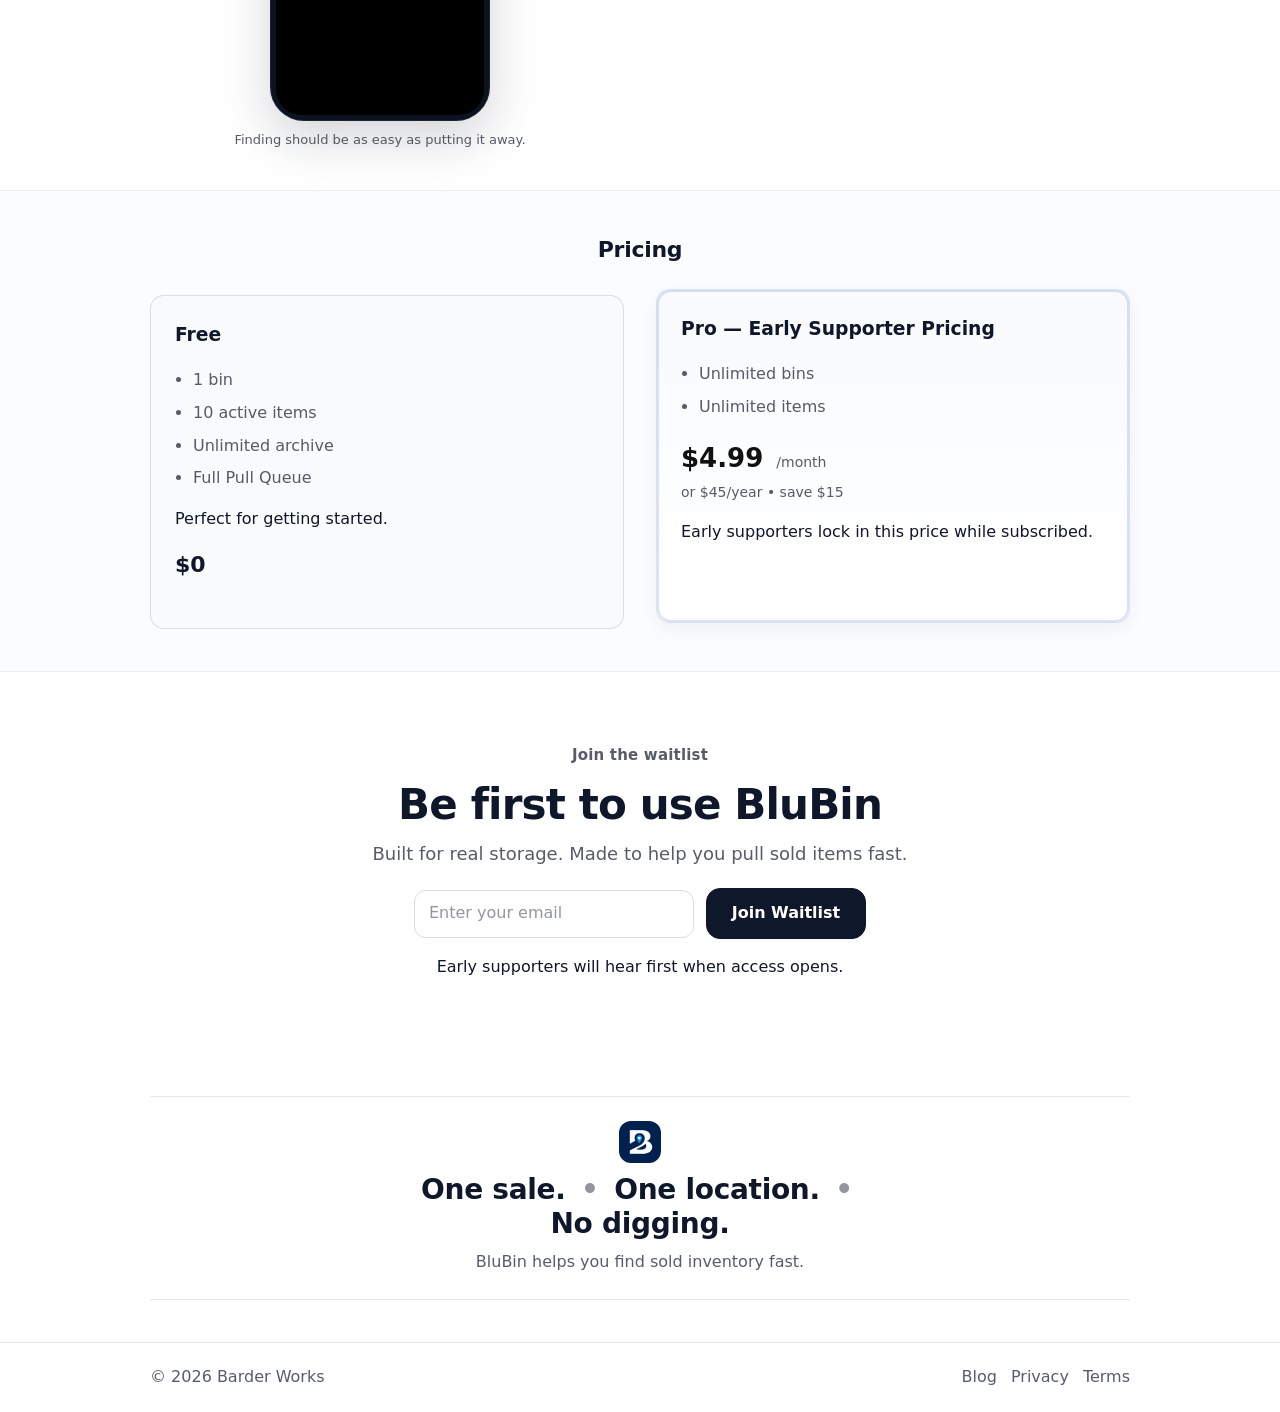
==== commit 328a303e: "mobile hero polish + buttons + storage band" ====
--- a/index.html
+++ b/index.html
@@ -4,16 +4,22 @@
   <meta charset="UTF-8" />
   <meta name="viewport" content="width=device-width, initial-scale=1.0" />
   <title>BluBin – Stop digging for sold items</title>
-  <meta name="description" content="You shouldn’t have to open six bins to ship one item. BluBin groups sold items by location so home resellers can pull fast and ship on time." />
+  <meta
+    name="description"
+    content="BluBin helps home resellers track where inventory actually lives so when something sells, they can pull it fast."
+  />
 
   <meta property="og:title" content="BluBin – Stop digging for sold items" />
-  <meta property="og:description" content="BluBin helps home resellers pull sold items fast by showing exactly where inventory lives." />
+  <meta
+    property="og:description"
+    content="Track where inventory actually lives — so when it sells, you can pull it fast."
+  />
   <meta property="og:type" content="website" />
 
-  <link rel="icon" href="/favicon.ico" sizes="any">
-  <link rel="icon" href="/favicon/favicon.svg" type="image/svg+xml">
-  <link rel="apple-touch-icon" href="/favicon/apple-touch-icon.png">
-  <link rel="manifest" href="/favicon/site.webmanifest">
+  <link rel="icon" href="/favicon.ico" sizes="any" />
+  <link rel="icon" href="/favicon/favicon.svg" type="image/svg+xml" />
+  <link rel="apple-touch-icon" href="/favicon/apple-touch-icon.png" />
+  <link rel="manifest" href="/favicon/site.webmanifest" />
 
   <link rel="stylesheet" href="style.css" />
 </head>
@@ -29,7 +35,7 @@
       <nav class="nav nav-desktop" aria-label="Primary">
         <a href="/blog/">Blog</a>
         <a href="#pricing">Pricing</a>
-        <a class="pill" href="#get">Join Waitlist</a>
+        <a class="pill" href="#signup">Join Waitlist</a>
       </nav>
 
       <button class="menu-btn" type="button" aria-label="Open menu" aria-expanded="false">
@@ -46,37 +52,33 @@
         <a href="#how">How it works</a>
         <a href="/privacy.html">Privacy</a>
         <a href="/terms.html">Terms</a>
-        <a class="pill mobile-menu-cta" href="#get">Join Waitlist</a>
+        <a class="pill mobile-menu-cta" href="#signup">Join Waitlist</a>
       </div>
     </div>
   </header>
 
   <main>
     <!-- HERO DESKTOP -->
-    <section class="hero hero-desktop" id="get">
+    <section class="hero hero-desktop">
       <div class="container hero-grid">
-
         <div class="hero-copy">
-          <p class="eyebrow">For home resellers (not warehouses)</p>
+          <p class="eyebrow">For home resellers — not warehouses</p>
 
           <h1>
-            Stop digging through bins
-            <span class="break">when something sells.</span>
+            Stop digging.
+            <span class="break">Pull sold items fast.</span>
           </h1>
 
           <p class="hero-sub">
-            BluBin tells you <span class="accent">exactly</span> where it is.
+            Track where inventory actually lives — so when it sells, you can pull it fast.
           </p>
 
           <p class="support">
-            Built for home resellers storing inventory in closets, totes, garages, and storage units.
+            Built for closets, totes, shelves, garages, and storage units.
           </p>
 
           <div class="cta-row signup-row">
-            <form class="waitlist-inline-form" action="https://waitlister.me/s/QTlTjbrFmdYG" method="POST">
-              <input type="email" name="email" placeholder="Enter your email" required>
-              <button type="submit" class="btn primary">Get Early Access</button>
-            </form>
+            <a class="btn primary" href="#signup">Join Waitlist</a>
             <a class="btn secondary" href="#how">See how it works</a>
           </div>
         </div>
@@ -87,48 +89,51 @@
             Pull Queue groups sold items by location — so you pull fast and ship on time.
           </p>
         </div>
-
       </div>
     </section>
 
     <!-- HERO MOBILE -->
-    <section class="hero hero-mobile">
-      <div class="container hero-mobile-inner">
-
-        <h1 class="mobile-headline">
-          Stop Digging.
-          <span>Pull Sold Items Fast.</span>
-        </h1>
-
-        <p class="hero-sub">
-          BluBin tells you <span class="accent">exactly</span> where it is.
-        </p>
-
-        <p class="support">
-          Built for home resellers storing inventory in closets, totes, garages, and storage units.
-        </p>
-
-        <div class="cta-row mobile-cta signup-row">
-          <form class="waitlist-inline-form" action="https://waitlister.me/s/QTlTjbrFmdYG" method="POST">
-            <input type="email" name="email" placeholder="Enter your email" required>
-            <button type="submit" class="btn primary">Get Early Access</button>
-          </form>
-          <a class="btn secondary" href="#how">See how it works</a>
-        </div>
-
-        <div class="hero-media mobile-media">
-          <img class="phone-img" src="images/mockwhole.png" alt="BluBin Pull Queue on iPhone" />
-          <p class="hero-caption">
-            Pull Queue groups sold items by location — so you pull fast and ship on time.
-          </p>
-        </div>
-
-      </div>
-    </section>
+<!-- HERO MOBILE -->
+<section class="hero hero-mobile">
+  <div class="container hero-mobile-inner">
+    <p class="eyebrow mobile-eyebrow">For home resellers — not warehouses</p>
+
+    <div class="hero-mobile-copy">
+      <h1 class="mobile-headline">
+        Stop digging.
+        <span>Pull sold items fast.</span>
+      </h1>
+
+      <p class="hero-sub">
+        Track where inventory actually lives — so when it sells, you can pull it fast.
+      </p>
+
+  
+
+      <div class="cta-row mobile-cta signup-row">
+        <a class="btn primary" href="#signup">Join Waitlist</a>
+        <a class="btn secondary" href="#how">See how it works</a>
+      </div>
+    </div>
+
+    <div class="hero-media mobile-media">
+      <img class="phone-img" src="images/mockwhole.png" alt="BluBin Pull Queue on iPhone" />
+      <p class="hero-caption">
+        Pull Queue groups sold items by location — so you pull fast and ship on time.
+      </p>
+    </div>
+  </div>
+</section>
+
+<section class="mobile-storage-band" aria-label="Storage types BluBin supports">
+  <div class="container">
+    <p>Built for closets, totes, shelves, garages, and storage units.</p>
+  </div>
+</section>
+
 
     <section class="section flow-section" id="how">
       <div class="container flow-grid">
-
         <div class="flow-how">
           <h2>How it works</h2>
           <ol class="steps">
@@ -160,7 +165,7 @@
         </div>
 
         <div class="who-illustration">
-          <img src="images/closetdrawing.png" alt="Closet inventory illustration">
+          <img src="images/closetdrawing.png" alt="Closet inventory illustration" />
         </div>
 
         <div class="flow-who">
@@ -168,6 +173,7 @@
           <p class="lead">
             For home resellers who want to know where their inventory lives at the moment of sale.
           </p>
+
           <ul class="bullets">
             <li>Home resellers on Poshmark, eBay, and Mercari</li>
             <li>Closet, tote, and shelf inventory setups</li>
@@ -175,10 +181,9 @@
           </ul>
 
           <div class="cta-row small-cta">
-            <a class="btn primary" href="#get">Start pulling faster</a>
-          </div>
-        </div>
-
+            <a class="btn primary" href="#signup">Join Waitlist</a>
+          </div>
+        </div>
       </div>
     </section>
 
@@ -222,25 +227,38 @@
       </div>
     </section>
 
+    <section class="section signup-section" id="signup">
+      <div class="container">
+        <div class="signup-card">
+          <p class="eyebrow">Join the waitlist</p>
+          <h2>Be first to use BluBin</h2>
+          <p class="lead">
+            Built for real storage. Made to help you pull sold items fast.
+          </p>
+
+          <form class="waitlist-form" action="https://waitlister.me/s/QTlTjbrFmdYG" method="POST">
+            <input type="email" name="email" placeholder="Enter your email" required />
+            <button type="submit" class="btn primary">Join Waitlist</button>
+          </form>
+
+          <p class="muted small">
+            Early supporters will hear first when access opens.
+          </p>
+        </div>
+      </div>
+    </section>
+
     <section class="section brand-band">
       <div class="container">
         <div class="band">
-          <div class="band-left">
-            <img class="band-logo" src="/favicon/favicon.svg" alt="BluBin logo" />
-          </div>
-
-          <div class="band-copy">
-            <div class="band-line">
-              One sale. <span class="dot">•</span> One location. <span class="dot">•</span> No digging.
-            </div>
-
-            <div class="band-sub">
-              When an item sells, BluBin tells you exactly where it is.
-            </div>
-          </div>
-
-          <div class="band-right">
-            <a class="btn primary" href="#get">Join Waitlist</a>
+          <img class="band-logo" src="/favicon/favicon.svg" alt="BluBin logo" />
+
+          <div class="band-line">
+            One sale. <span class="dot">•</span> One location. <span class="dot">•</span> No digging.
+          </div>
+
+          <div class="band-sub">
+            BluBin helps you find sold inventory fast.
           </div>
         </div>
       </div>
@@ -270,6 +288,13 @@
         const isOpen = mobileMenu.classList.toggle('open');
         menuBtn.setAttribute('aria-expanded', isOpen ? 'true' : 'false');
       });
+
+      mobileMenu.querySelectorAll('a').forEach(link => {
+        link.addEventListener('click', () => {
+          mobileMenu.classList.remove('open');
+          menuBtn.setAttribute('aria-expanded', 'false');
+        });
+      });
     }
   </script>
 </body>
--- a/style.css
+++ b/style.css
@@ -23,7 +23,8 @@
 a{ color: inherit; text-decoration: none; }
 a:hover{ opacity: .92; }
 
-button{
+button,
+input{
   font: inherit;
 }
 
@@ -183,20 +184,17 @@
   display: block;
 }
 
-.hero-line{
-  display: block;
-}
-
 .hero-sub{
   margin: 0 0 14px;
   font-size: 18px;
   line-height: 1.55;
+  max-width: 560px;
 }
 
 .support{
   margin: 0 0 10px;
   color: var(--muted);
-  max-width: 66ch;
+  max-width: 520px;
 }
 
 .accent{
@@ -215,11 +213,12 @@
   display: inline-flex;
   align-items: center;
   justify-content: center;
-  padding: 12px 16px;
-  border-radius: 12px;
+  padding: 12px 18px;
+  border-radius: 14px;
   border: 1px solid var(--line);
   font-weight: 800;
   min-width: 160px;
+  min-height: 48px;
   background: white;
   box-shadow: 0 1px 0 rgba(15,23,42,.04);
 }
@@ -636,6 +635,59 @@
 }
 
 /* ---------------------------------
+   SIGNUP SECTION
+--------------------------------- */
+
+.signup-section{
+  text-align: center;
+  padding: 72px 0;
+}
+
+.signup-card{
+  max-width: 640px;
+  margin: 0 auto;
+}
+
+.signup-card h2{
+  margin-bottom: 12px;
+  font-size: clamp(32px, 4vw, 42px);
+  line-height: 1.08;
+  letter-spacing: -0.02em;
+}
+
+.signup-card .lead{
+  max-width: 560px;
+  margin: 0 auto 20px;
+  font-size: 18px;
+  line-height: 1.6;
+}
+
+.waitlist-form{
+  display: flex;
+  justify-content: center;
+  align-items: center;
+  gap: 12px;
+  flex-wrap: wrap;
+  margin: 20px 0 14px;
+}
+
+.waitlist-form input{
+  width: 100%;
+  max-width: 280px;
+  min-height: 48px;
+  padding: 0 14px;
+  border: 1px solid #d7dbe3;
+  border-radius: 12px;
+  font-size: 16px;
+  color: var(--text);
+  background: #fff;
+}
+
+.waitlist-form input::placeholder{
+  color: rgba(15, 23, 42, .45);
+}
+
+/* ---------------------------------
    BRAND BAND
 --------------------------------- */
 
@@ -646,29 +698,32 @@
 .band{
   border-top: 1px solid rgba(15,23,42,.10);
   border-bottom: 1px solid rgba(15,23,42,.10);
-  padding: 18px 0;
-  display: grid;
-  grid-template-columns: auto 1fr auto;
-  gap: 16px;
+  padding: 24px 0;
+  display: flex;
+  flex-direction: column;
   align-items: center;
+  text-align: center;
+  gap: 10px;
 }
 
 .band-logo{
-  width: 36px;
-  height: 36px;
+  width: 42px;
+  height: 42px;
   border-radius: 12px;
 }
 
 .band-line{
   font-weight: 900;
   letter-spacing: -.3px;
-  font-size: 18px;
+  font-size: 28px;
+  line-height: 1.2;
+  max-width: 24ch;
 }
 
 .band-sub{
-  margin-top: 4px;
-  color: var(--muted);
-  font-size: 14px;
+  color: var(--muted);
+  font-size: 16px;
+  max-width: 34ch;
 }
 
 .dot{
@@ -698,10 +753,13 @@
   gap: 14px;
 }
 
-/* =================================
+//* =================================
    MOBILE / TABLET OVERRIDES
-   Keep all mobile work down here
 ================================= */
+
+.mobile-storage-band{
+  display: none;
+}
 
 @media (max-width: 900px){
   .container{
@@ -728,65 +786,144 @@
 
   .hero-mobile{
     display: block;
-    padding: 40px 0 30px;
+    padding: 30px 0 12px;
+    overflow: hidden;
   }
 
   .hero-mobile-inner{
-    max-width: 560px;
-    text-align: center;
-    margin: 0 auto;
+    display: grid;
+    grid-template-columns: minmax(0, 1fr) 48vw;
+    grid-template-areas:
+      "eyebrow eyebrow"
+      "copy phone";
+    align-items: start;
+    column-gap: 10px;
+    row-gap: 18px;
+    max-width: 100%;
+    margin: 0;
+  }
+
+  .mobile-eyebrow{
+    grid-area: eyebrow;
+    margin: 26px 0 0;
+    max-width: none;
+    text-align: left;
+    font-size: 13px;
+    line-height: 1.3;
+    letter-spacing: 0.06em;
+    text-transform: uppercase;
+    color: rgba(15,23,42,.55);
+    font-weight: 600;
+  }
+
+  .hero-mobile-copy{
+    grid-area: copy;
+    min-width: 0;
+    text-align: left;
+    padding-top: 48px;
   }
 
   .mobile-headline{
-    font-size: clamp(46px, 11vw, 62px);
-    line-height: 1.02;
-    letter-spacing: -0.02em;
-    margin: 0 auto 14px;
-    max-width: 11.5ch;
-    text-align: center;
+    margin: 0 0 28px;
+    max-width: 8.4ch;
+    font-size: clamp(46px, 9.8vw, 72px);
+    line-height: 0.94;
+    letter-spacing: -0.04em;
+    text-align: left;
+  }
+
+  .mobile-headline span{
+    display: block;
   }
 
   .hero-mobile .hero-sub{
-    font-size: 17px;
-    margin: 0 auto 12px;
-    max-width: 28ch;
-    text-align: center;
+    margin: 0 0 24px;
+    max-width: 20ch;
+    font-size: 20px;
+    line-height: 1.42;
+    text-align: left;
   }
 
   .hero-mobile .support{
-    font-size: 14px;
-    line-height: 1.6;
-    margin: 0 auto 16px;
-    max-width: 34ch;
-    text-align: center;
+    display: none;
   }
 
   .mobile-cta{
-    gap: 10px;
-    justify-content: center;
-    margin-top: 14px;
+    display: flex;
+    flex-direction: column;
+    align-items: stretch;
+    gap: 12px;
+    width: 100%;
+    max-width: 260px;
+    margin: 10px 0 0;
   }
 
   .mobile-cta .btn{
     width: 100%;
     min-width: 0;
-    padding: 14px 16px;
-    border-radius: 14px;
+    min-height: 48px;
+    padding: 14px 18px;
+    border-radius: 18px;
+    font-size: 15px;
+    font-weight: 600;
+    text-align: center;
+  }
+
+  .mobile-cta .btn.primary{
+    box-shadow: 0 12px 24px rgba(15,23,42,.18);
+  }
+
+  .mobile-cta .btn.secondary{
+    background: rgba(15,23,42,.03);
+    border: 1px solid rgba(15,23,42,.12);
+  }
+
+  .mobile-cta .btn:active{
+    transform: scale(0.98);
   }
 
   .mobile-media{
-    margin-top: 22px;
+    grid-area: phone;
+    display: flex;
+    justify-content: flex-end;
+    align-self: start;
+    margin: 2px -150px 0 0;
+    pointer-events: none;
   }
 
   .hero-mobile .phone-img{
-    width: min(340px, 92%);
+    width: min(500px, 104vw);
+    max-width: none;
+    transform: none;
   }
 
   .hero-mobile .hero-caption{
-    max-width: 34ch;
-    margin-left: auto;
-    margin-right: auto;
-    padding: 0 8px;
+    display: none;
+  }
+
+  .mobile-storage-band{
+    display: block;
+    padding: 18px 0 20px;
+  }
+
+  .mobile-storage-band .container{
+    border-top: 1px solid rgba(15,23,42,.10);
+    border-bottom: 1px solid rgba(15,23,42,.10);
+    padding: 18px 0;
+  }
+
+  .mobile-storage-band p{
+    margin: 0;
+    text-align: center;
+    font-size: 18px;
+    line-height: 1.45;
+    font-weight: 700;
+    color: var(--text);
+    letter-spacing: -0.01em;
+  }
+
+  .flow-section{
+    padding-top: 34px;
   }
 
   .two-col{
@@ -892,10 +1029,32 @@
     padding: 18px;
   }
 
-  .band{
-    grid-template-columns: 1fr;
-    text-align: center;
-    justify-items: center;
+  .signup-section{
+    padding: 56px 0;
+  }
+
+  .signup-card .lead{
+    font-size: 16px;
+  }
+
+  .waitlist-form{
+    flex-direction: column;
+    align-items: stretch;
+    width: 100%;
+  }
+
+  .waitlist-form input,
+  .waitlist-form button{
+    width: 100%;
+    max-width: 100%;
+  }
+
+  .band-line{
+    font-size: 24px;
+  }
+
+  .band-sub{
+    font-size: 15px;
   }
 
   .footer{
@@ -917,64 +1076,97 @@
     width: calc(100% - 24px);
   }
 
+  .hero-mobile{
+    padding: 26px 0 10px;
+  }
+
+  .hero-mobile-inner{
+    grid-template-columns: minmax(0, 1fr) 45vw;
+    column-gap: 8px;
+    row-gap: 16px;
+  }
+
+  .mobile-eyebrow{
+    margin-top: 20px;
+    font-size: 13px;
+  }
+
+  .hero-mobile-copy{
+    padding-top: 46px;
+  }
+
   .mobile-headline{
-    font-size: clamp(42px, 11vw, 54px);
-    max-width: 11ch;
+    max-width: 8.2ch;
+    font-size: clamp(44px, 10.8vw, 58px);
+    margin: 0 0 24px;
   }
 
   .hero-mobile .hero-sub{
+    max-width: 20ch;
+    font-size: 20px;
+    line-height: 1.42;
+    margin: 0 0 24px;
+  }
+
+  .mobile-cta{
+    max-width: 260px;
+    gap: 12px;
+  }
+
+  .mobile-cta .btn{
+    padding: 12px 16px;
+    min-height: 46px;
+    font-size: 15px;
+  }
+
+  .mobile-media{
+    margin: 2px -150px 0 0;
+  }
+
+  .hero-mobile .phone-img{
+    width: min(500px, 104vw);
+  }
+
+  .mobile-storage-band{
+    padding: 16px 0 18px;
+  }
+
+  .mobile-storage-band .container{
+    padding: 16px 0;
+  }
+
+  .mobile-storage-band p{
     font-size: 16px;
-  }
-
-  .hero-mobile .support{
-    font-size: 14px;
-    max-width: 32ch;
-  }
-
-  .hero-mobile .phone-img{
-    width: min(310px, 92%);
-  }
-
-  .hero-mobile .hero-caption{
-    font-size: 12.5px;
+    line-height: 1.45;
+    max-width: 24ch;
+    margin: 0 auto;
+  }
+
+  .flow-section{
+    padding-top: 28px;
   }
 
   .btn{
     min-width: 0;
   }
 
+  .signup-card h2{
+    font-size: 30px;
+  }
+
+  .signup-card .lead{
+    font-size: 15px;
+  }
+
   .band-line{
-    font-size: 17px;
+    font-size: 20px;
+  }
+
+  .band-sub{
+    font-size: 14px;
   }
 
   .price-main{
     font-size: 24px;
   }
-}
-
-.waitlist-inline-form {
-  display: flex;
-  gap: 10px;
-  align-items: center;
-}
-
-.waitlist-inline-form input {
-  padding: 12px 14px;
-  border-radius: 8px;
-  border: 1px solid #ddd;
-  font-size: 14px;
-  min-width: 220px;
-}
-
-@media (max-width: 640px) {
-  .waitlist-inline-form {
-    flex-direction: column;
-    align-items: stretch;
-    width: 100%;
-  }
-
-  .waitlist-inline-form input {
-    width: 100%;
-    min-width: 0;
-  }
 }
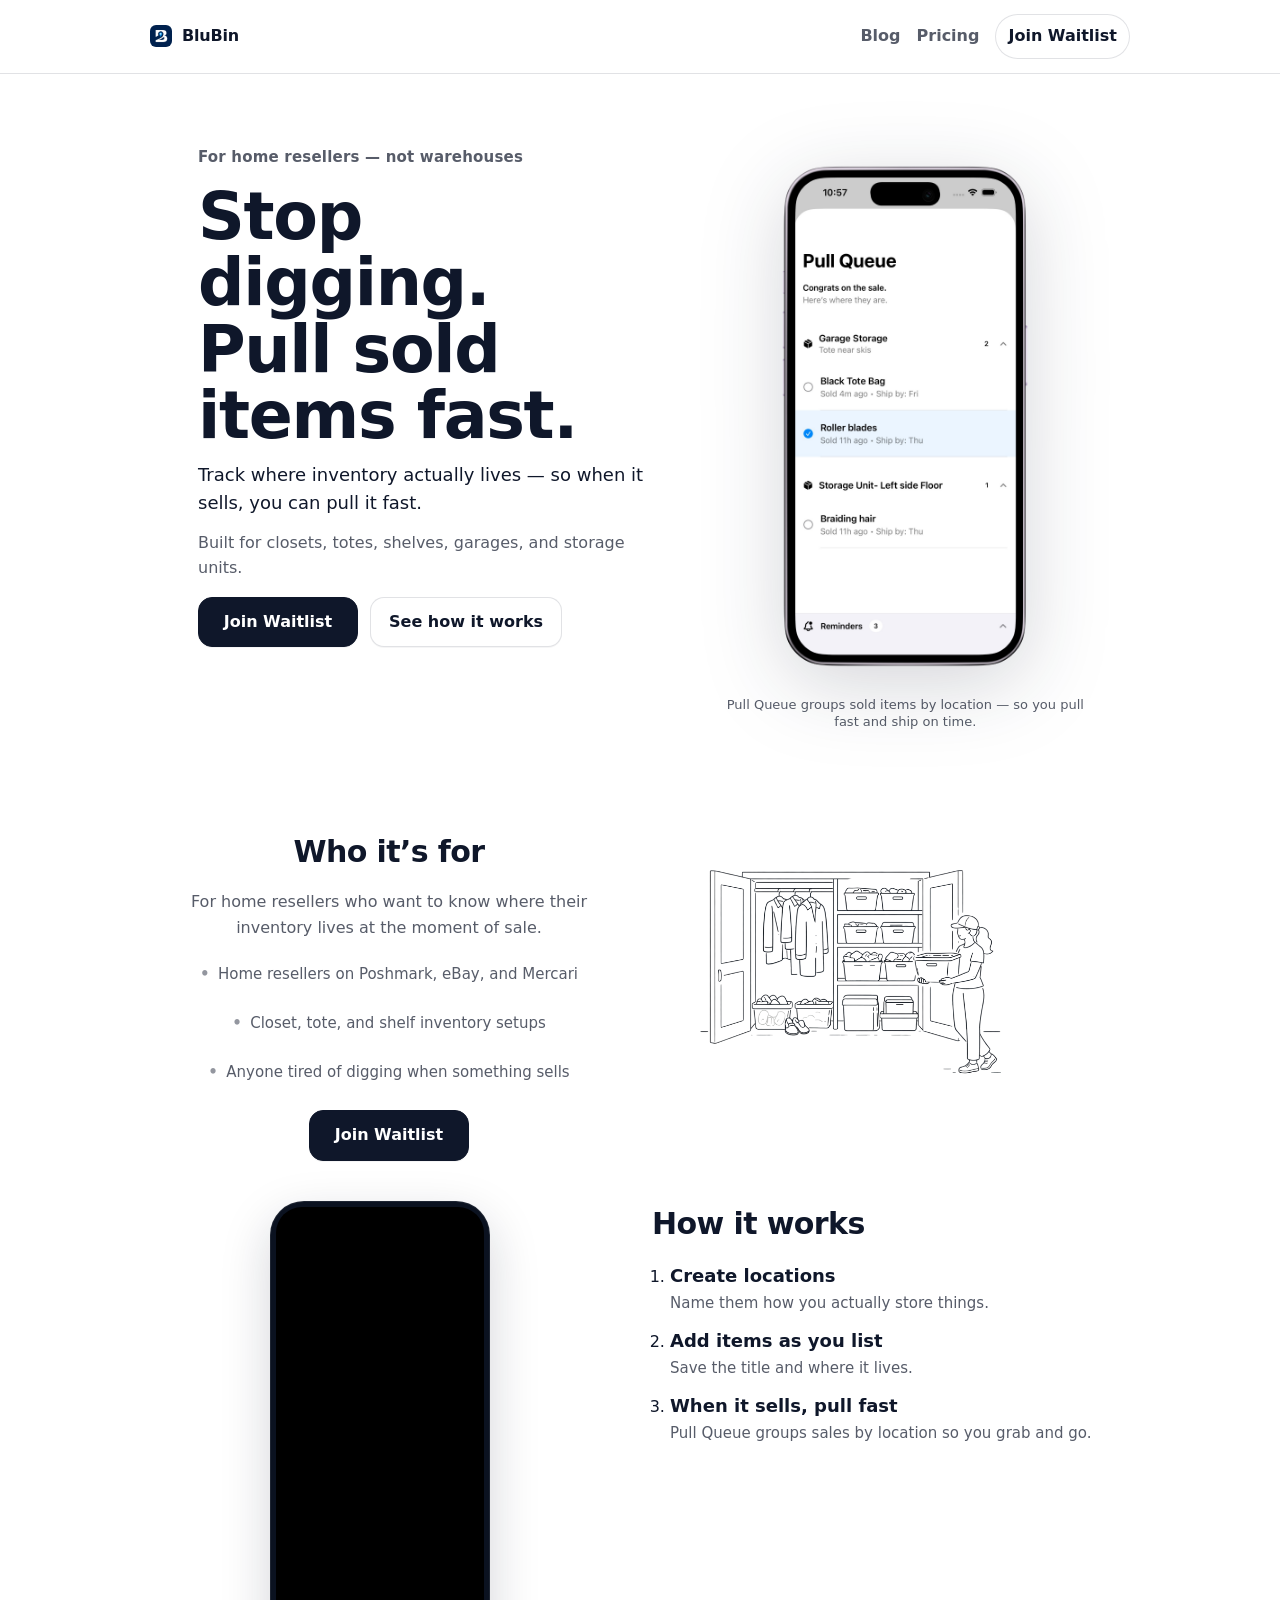
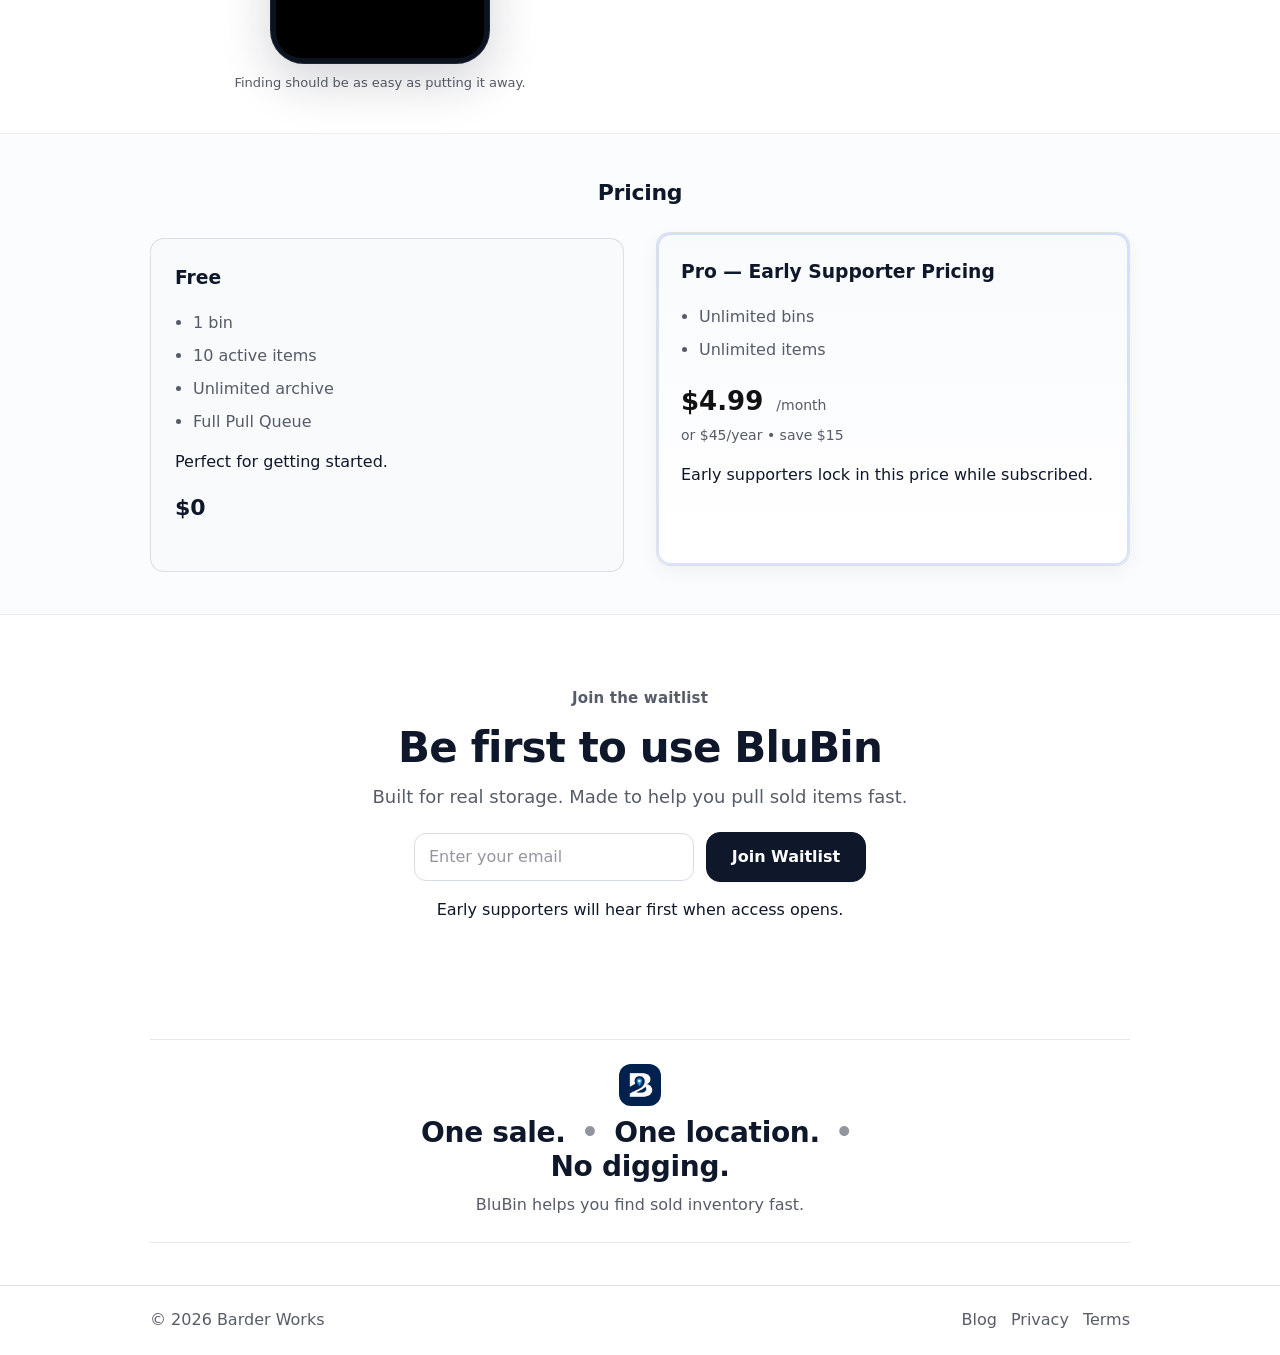
==== commit a5ce8784: "fix css cache and comment" ====
--- a/index.html
+++ b/index.html
@@ -21,7 +21,7 @@
   <link rel="apple-touch-icon" href="/favicon/apple-touch-icon.png" />
   <link rel="manifest" href="/favicon/site.webmanifest" />
 
-  <link rel="stylesheet" href="style.css" />
+  <link rel="stylesheet" href="style.css?v=2" />
 </head>
 
 <body>
--- a/style.css
+++ b/style.css
@@ -753,7 +753,7 @@
   gap: 14px;
 }
 
-//* =================================
+/* =================================
    MOBILE / TABLET OVERRIDES
 ================================= */
 
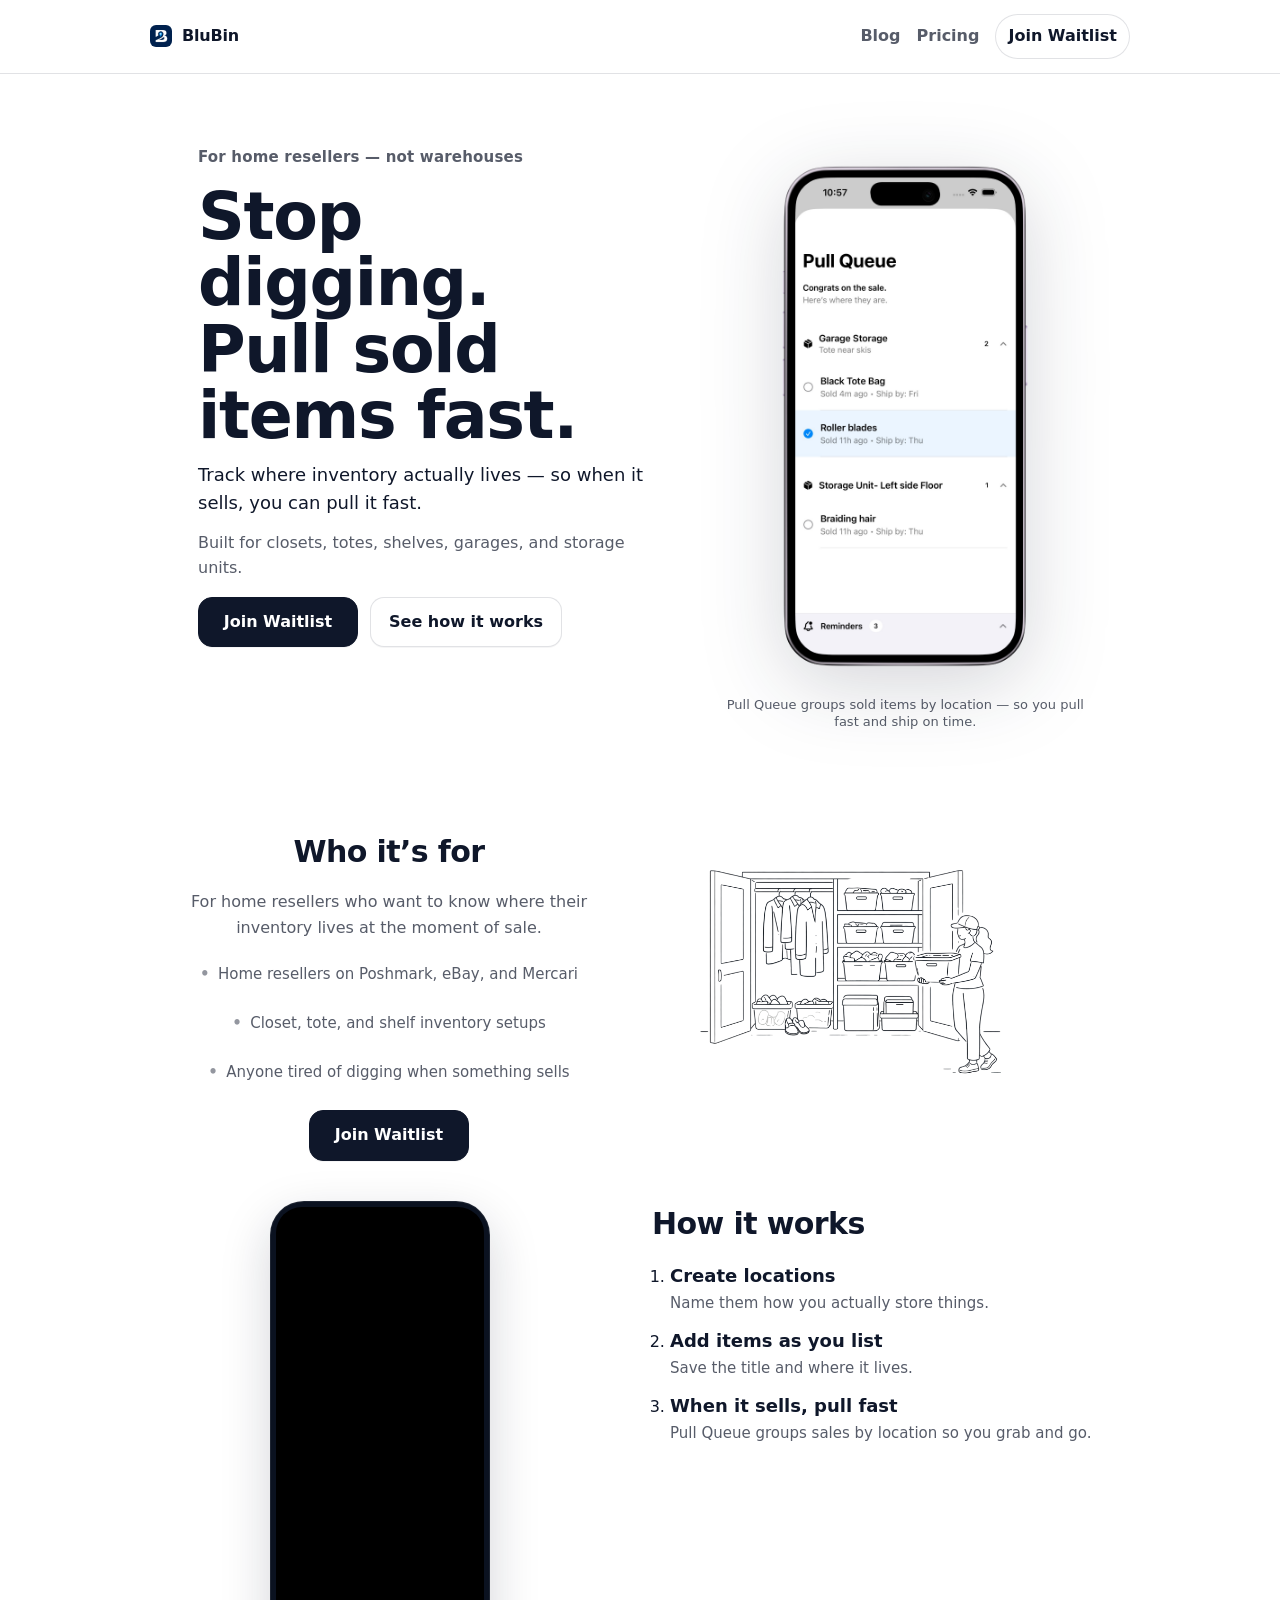
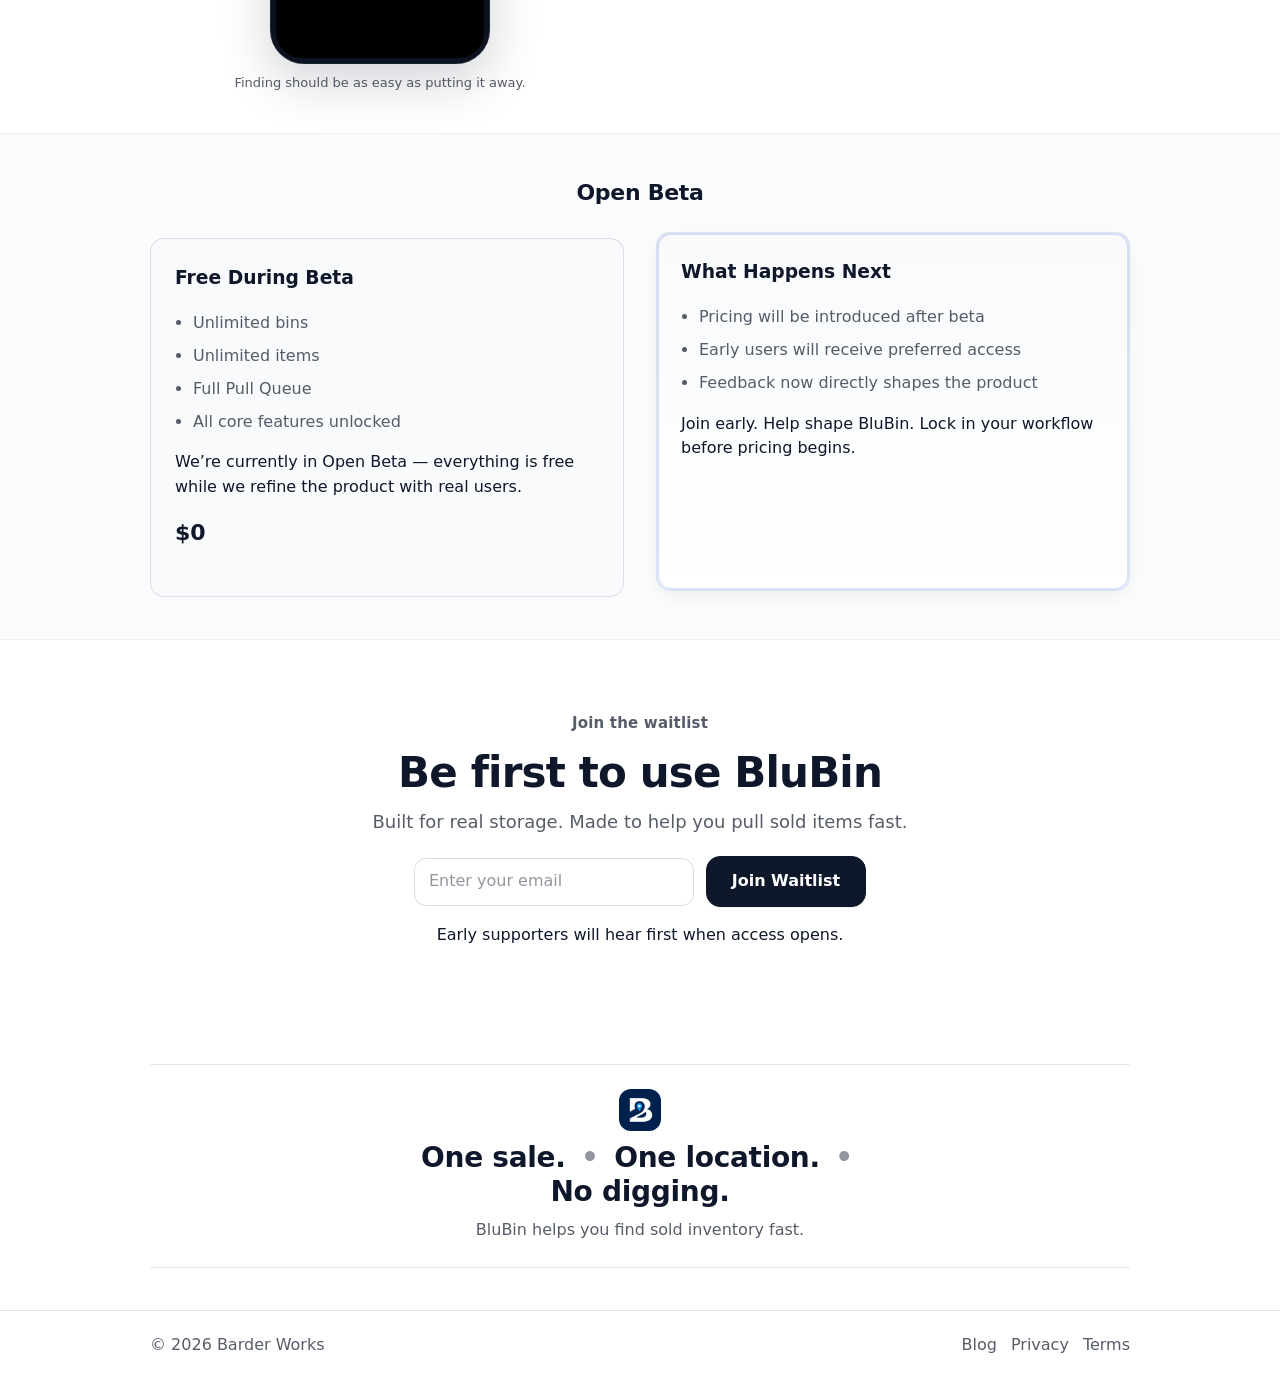
==== commit b1a403ca: "Open beta pricing change" ====
--- a/index.html
+++ b/index.html
@@ -188,44 +188,43 @@
     </section>
 
     <section class="section alt" id="pricing">
-      <div class="container">
-        <h2 class="pricing-title">Pricing</h2>
-
-        <div class="two-col">
-          <div class="card">
-            <h3>Free</h3>
-
-            <ul class="bullets">
-              <li>1 bin</li>
-              <li>10 active items</li>
-              <li>Unlimited archive</li>
-              <li>Full Pull Queue</li>
-            </ul>
-
-            <p class="muted small">Perfect for getting started.</p>
-            <p class="price">$0</p>
-          </div>
-
-          <div class="card pro-card">
-            <h3>Pro — Early Supporter Pricing</h3>
-
-            <ul class="bullets">
-              <li>Unlimited bins</li>
-              <li>Unlimited items</li>
-            </ul>
-
-            <div class="price-block">
-              <div class="price-main">$4.99 <span>/month</span></div>
-              <div class="price-year">or $45/year • save $15</div>
-            </div>
-
-            <p class="muted small">
-              Early supporters lock in this price while subscribed.
-            </p>
-          </div>
-        </div>
-      </div>
-    </section>
+  <div class="container">
+    <h2 class="pricing-title">Open Beta</h2>
+
+    <div class="two-col">
+      <div class="card">
+        <h3>Free During Beta</h3>
+
+        <ul class="bullets">
+          <li>Unlimited bins</li>
+          <li>Unlimited items</li>
+          <li>Full Pull Queue</li>
+          <li>All core features unlocked</li>
+        </ul>
+
+        <p class="muted small">
+          We’re currently in Open Beta — everything is free while we refine the product with real users.
+        </p>
+
+        <p class="price">$0</p>
+      </div>
+
+      <div class="card pro-card">
+        <h3>What Happens Next</h3>
+
+        <ul class="bullets">
+          <li>Pricing will be introduced after beta</li>
+          <li>Early users will receive preferred access</li>
+          <li>Feedback now directly shapes the product</li>
+        </ul>
+
+        <p class="muted small">
+          Join early. Help shape BluBin. Lock in your workflow before pricing begins.
+        </p>
+      </div>
+    </div>
+  </div>
+</section>
 
     <section class="section signup-section" id="signup">
       <div class="container">
--- a/style.css
+++ b/style.css
@@ -753,6 +753,12 @@
   gap: 14px;
 }
 
+.hero-mobile,
+.mobile-storage-band{
+  display: none;
+}
+
+
 /* =================================
    MOBILE / TABLET OVERRIDES
 ================================= */
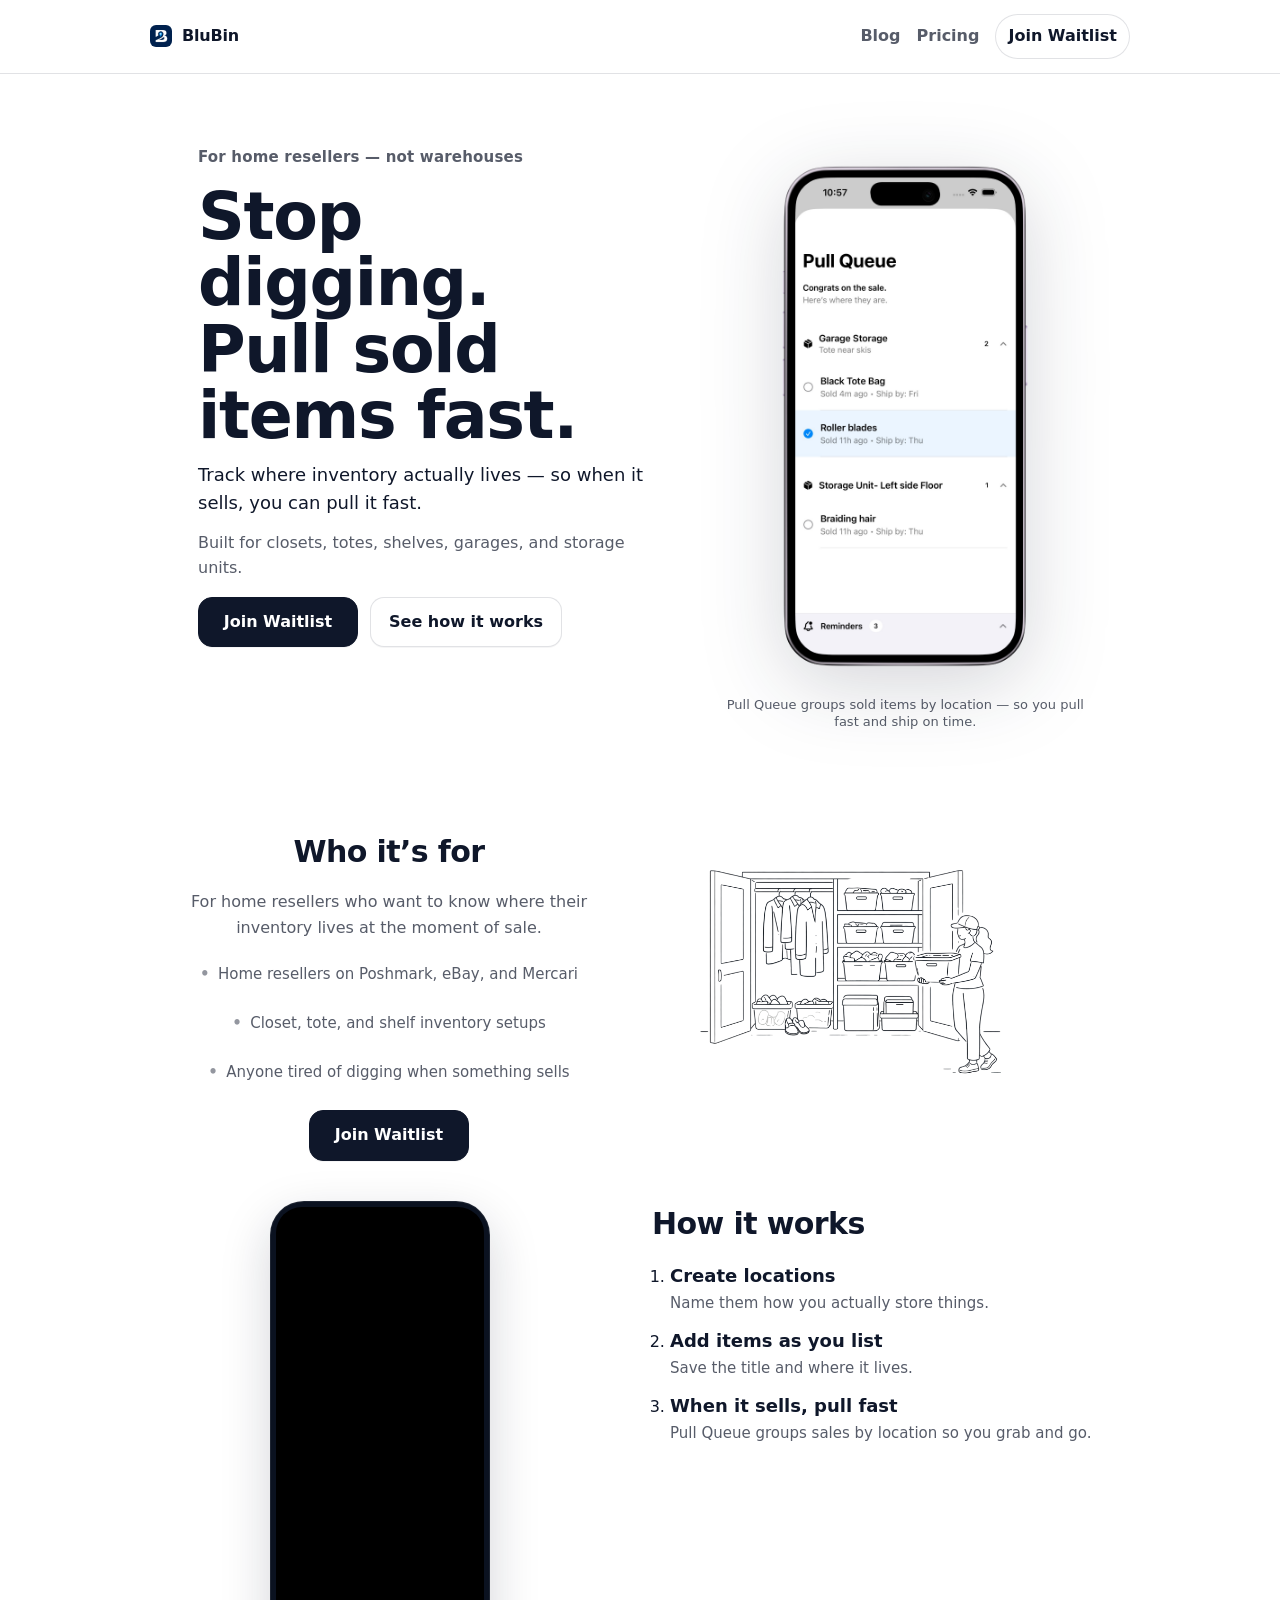
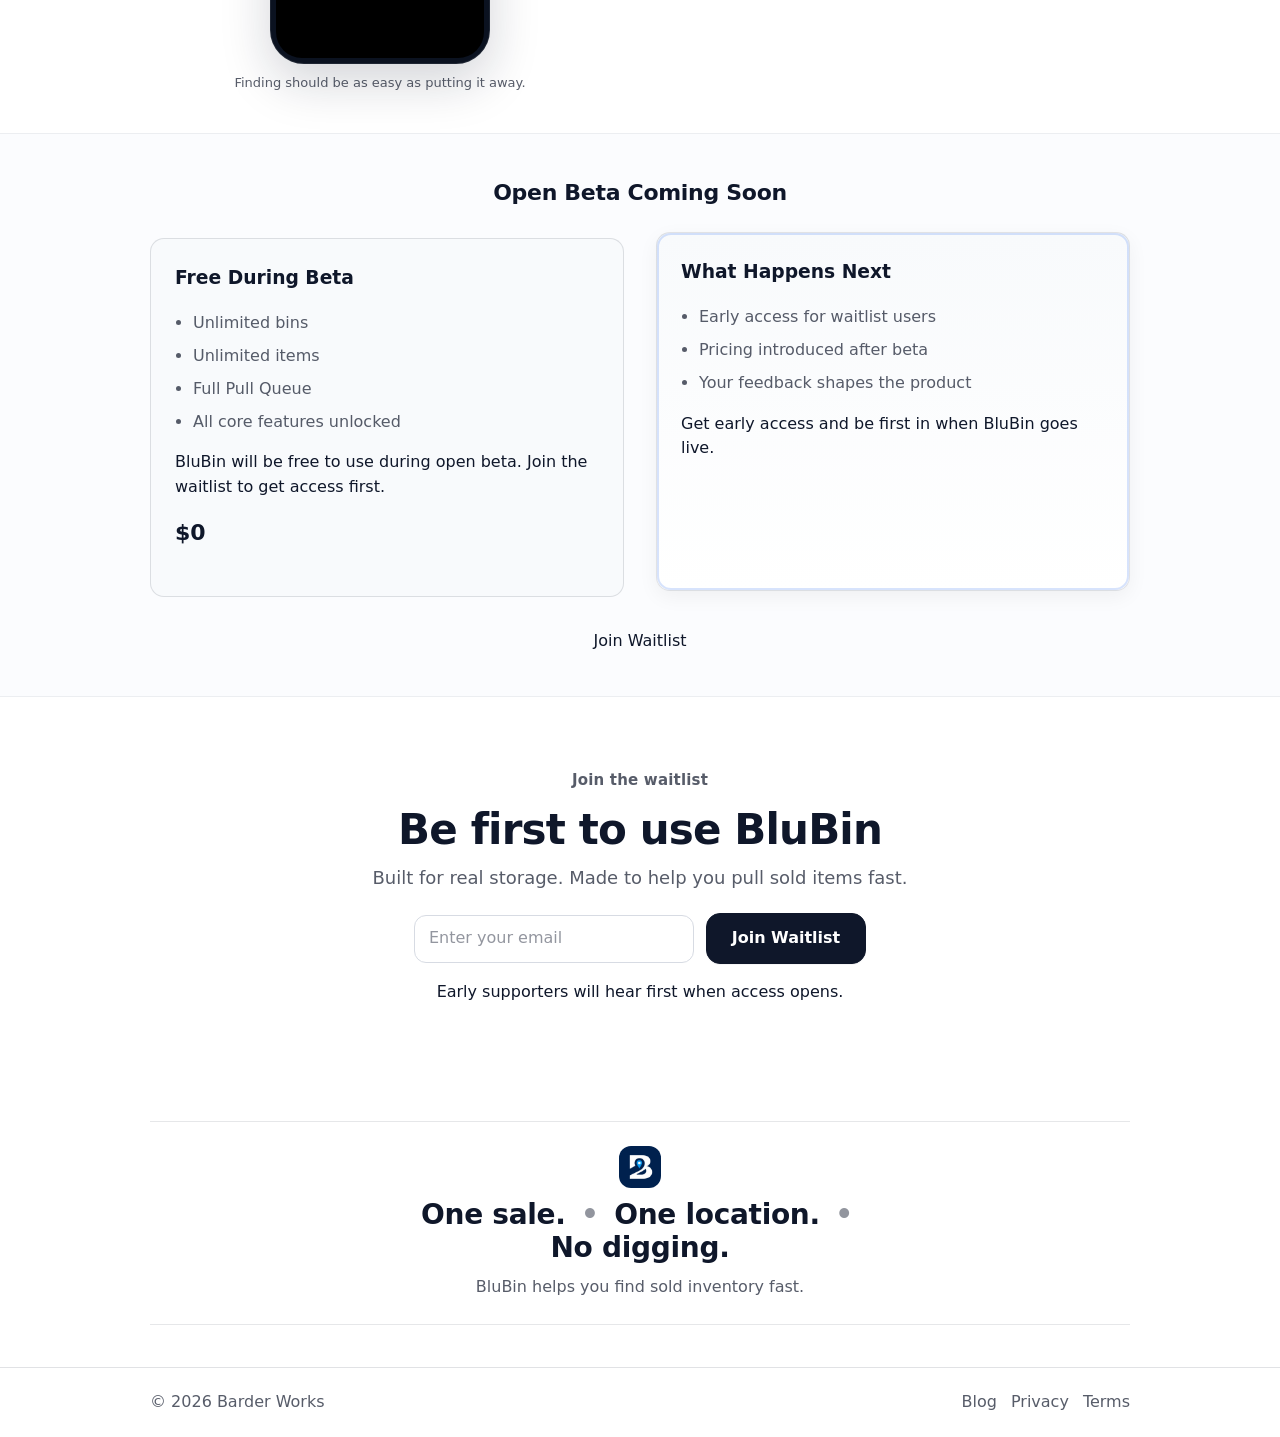
==== commit 564a4f84: "Updated pricing section to Open Beta coming soon with waitlist CTA" ====
--- a/index.html
+++ b/index.html
@@ -187,9 +187,9 @@
       </div>
     </section>
 
-    <section class="section alt" id="pricing">
+   <section class="section alt" id="pricing">
   <div class="container">
-    <h2 class="pricing-title">Open Beta</h2>
+    <h2 class="pricing-title">Open Beta Coming Soon</h2>
 
     <div class="two-col">
       <div class="card">
@@ -203,7 +203,7 @@
         </ul>
 
         <p class="muted small">
-          We’re currently in Open Beta — everything is free while we refine the product with real users.
+          BluBin will be free to use during open beta. Join the waitlist to get access first.
         </p>
 
         <p class="price">$0</p>
@@ -213,15 +213,19 @@
         <h3>What Happens Next</h3>
 
         <ul class="bullets">
-          <li>Pricing will be introduced after beta</li>
-          <li>Early users will receive preferred access</li>
-          <li>Feedback now directly shapes the product</li>
+          <li>Early access for waitlist users</li>
+          <li>Pricing introduced after beta</li>
+          <li>Your feedback shapes the product</li>
         </ul>
 
         <p class="muted small">
-          Join early. Help shape BluBin. Lock in your workflow before pricing begins.
+          Get early access and be first in when BluBin goes live.
         </p>
       </div>
+    </div>
+
+    <div style="text-align:center; margin-top: 32px;">
+      <a href="#waitlist" class="btn-primary">Join Waitlist</a>
     </div>
   </div>
 </section>
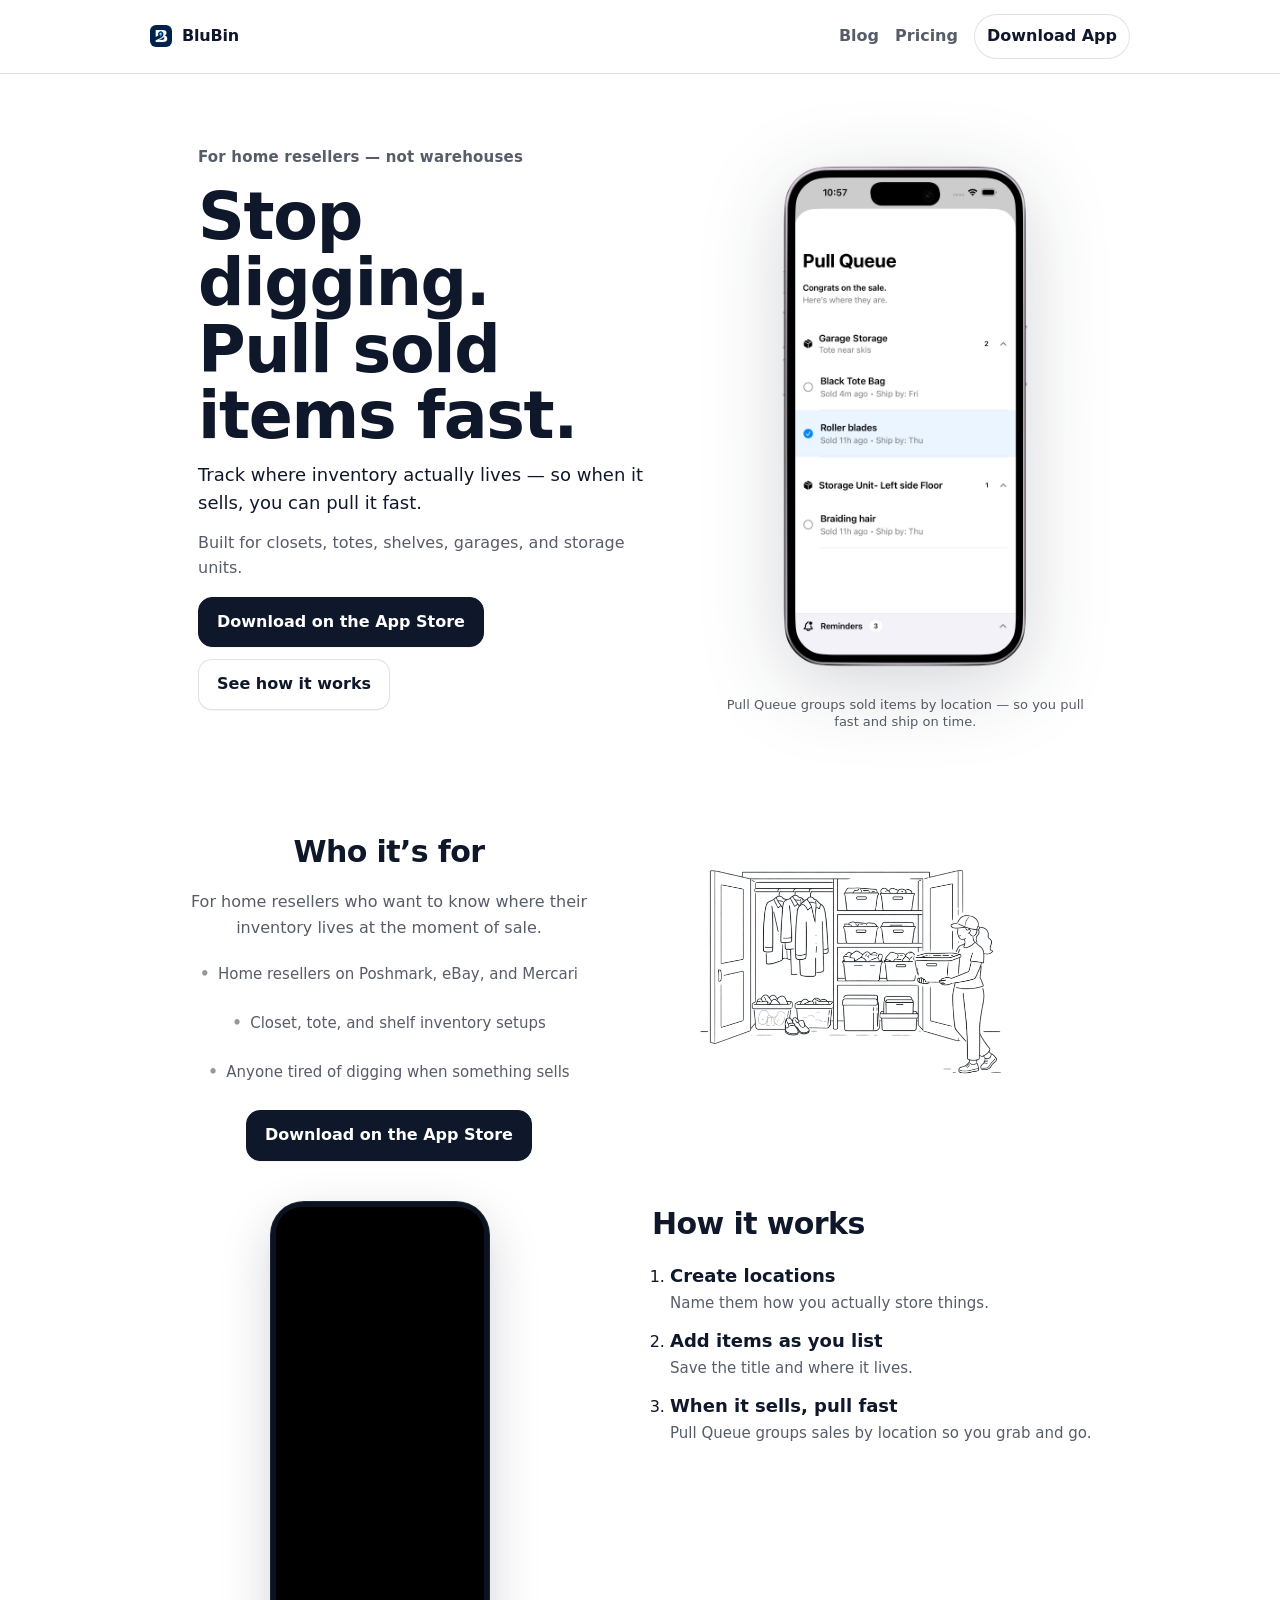
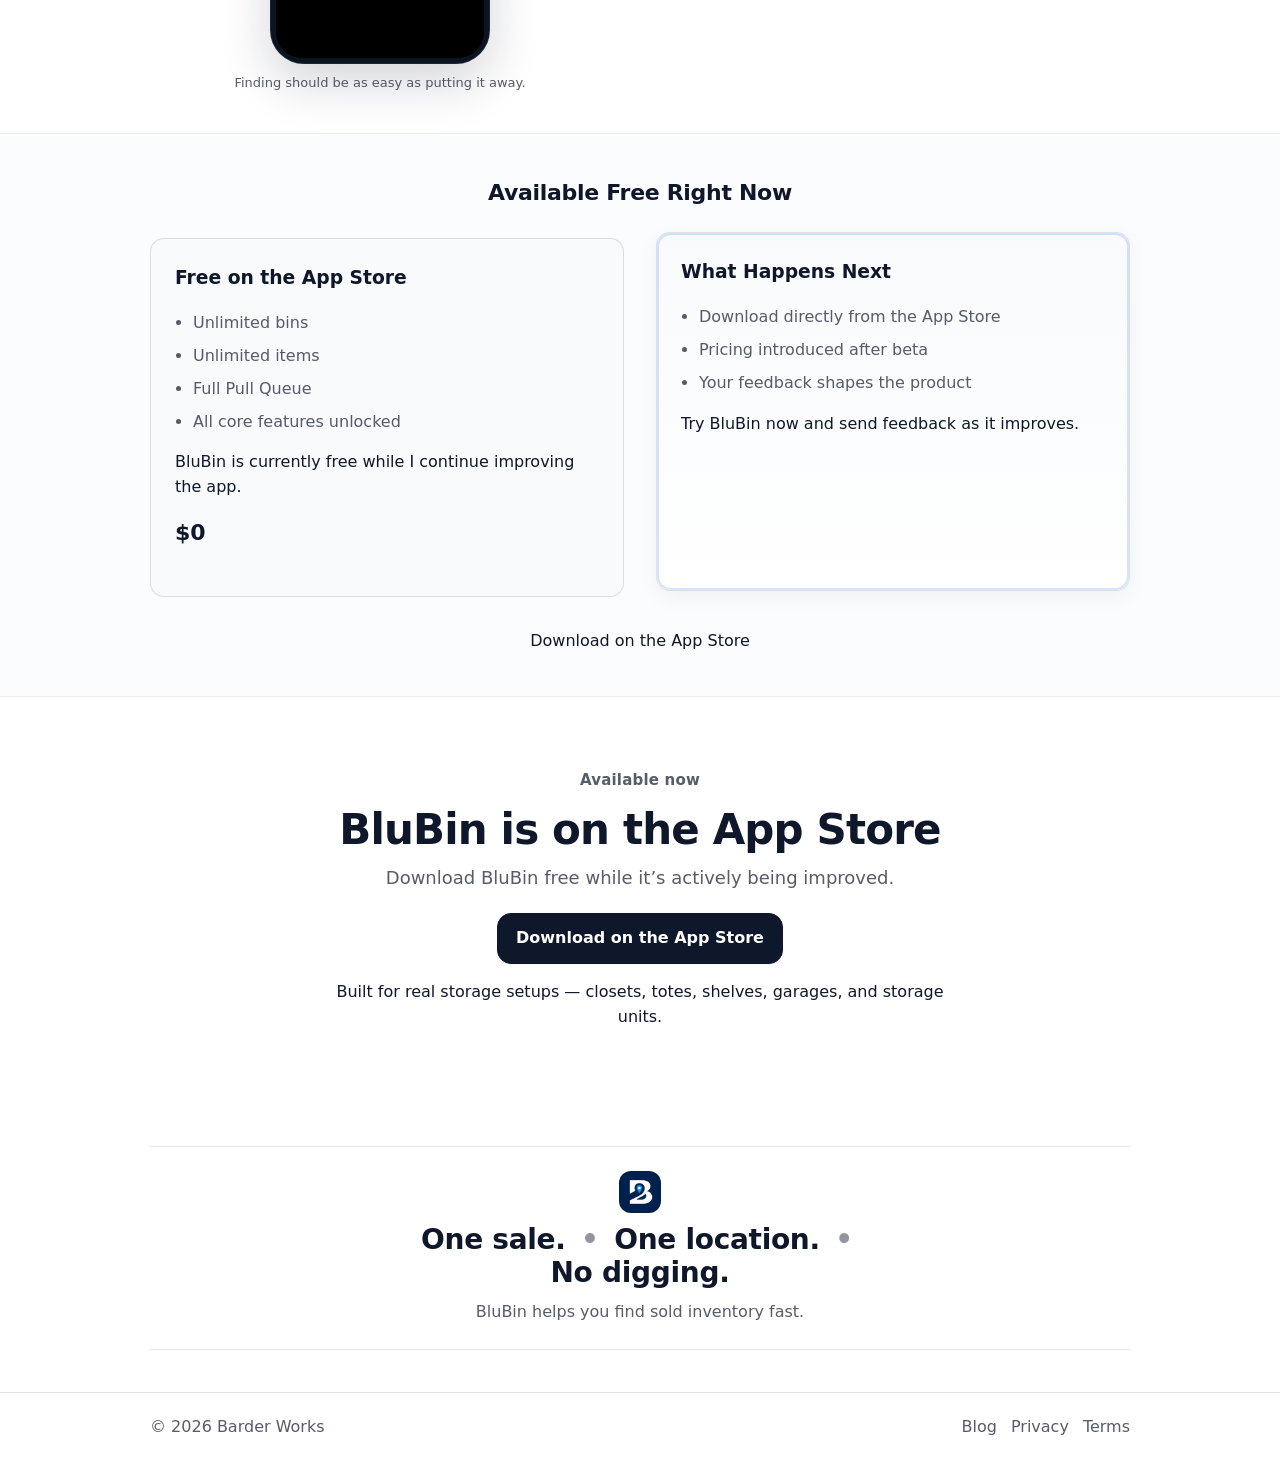
==== commit 5a0b8356: "Replace BluBin waitlist with App Store download" ====
--- a/index.html
+++ b/index.html
@@ -35,7 +35,7 @@
       <nav class="nav nav-desktop" aria-label="Primary">
         <a href="/blog/">Blog</a>
         <a href="#pricing">Pricing</a>
-        <a class="pill" href="#signup">Join Waitlist</a>
+        <a class="pill" href="#signup">Download App</a>
       </nav>
 
       <button class="menu-btn" type="button" aria-label="Open menu" aria-expanded="false">
@@ -52,7 +52,7 @@
         <a href="#how">How it works</a>
         <a href="/privacy.html">Privacy</a>
         <a href="/terms.html">Terms</a>
-        <a class="pill mobile-menu-cta" href="#signup">Join Waitlist</a>
+        <a class="pill mobile-menu-cta" href="#signup">Download App</a>
       </div>
     </div>
   </header>
@@ -78,7 +78,7 @@
           </p>
 
           <div class="cta-row signup-row">
-            <a class="btn primary" href="#signup">Join Waitlist</a>
+            <a class="btn primary" href="https://apps.apple.com/us/app/blubin/id6759843914" target="_blank" rel="noopener noreferrer">Download on the App Store</a>
             <a class="btn secondary" href="#how">See how it works</a>
           </div>
         </div>
@@ -111,7 +111,7 @@
   
 
       <div class="cta-row mobile-cta signup-row">
-        <a class="btn primary" href="#signup">Join Waitlist</a>
+        <a class="btn primary" href="https://apps.apple.com/us/app/blubin/id6759843914" target="_blank" rel="noopener noreferrer">Download on the App Store</a>
         <a class="btn secondary" href="#how">See how it works</a>
       </div>
     </div>
@@ -181,7 +181,7 @@
           </ul>
 
           <div class="cta-row small-cta">
-            <a class="btn primary" href="#signup">Join Waitlist</a>
+            <a class="btn primary" href="https://apps.apple.com/us/app/blubin/id6759843914" target="_blank" rel="noopener noreferrer">Download on the App Store</a>
           </div>
         </div>
       </div>
@@ -189,11 +189,11 @@
 
    <section class="section alt" id="pricing">
   <div class="container">
-    <h2 class="pricing-title">Open Beta Coming Soon</h2>
+    <h2 class="pricing-title">Available Free Right Now</h2>
 
     <div class="two-col">
       <div class="card">
-        <h3>Free During Beta</h3>
+        <h3>Free on the App Store</h3>
 
         <ul class="bullets">
           <li>Unlimited bins</li>
@@ -203,7 +203,7 @@
         </ul>
 
         <p class="muted small">
-          BluBin will be free to use during open beta. Join the waitlist to get access first.
+          BluBin is currently free while I continue improving the app.
         </p>
 
         <p class="price">$0</p>
@@ -213,19 +213,19 @@
         <h3>What Happens Next</h3>
 
         <ul class="bullets">
-          <li>Early access for waitlist users</li>
+          <li>Download directly from the App Store</li>
           <li>Pricing introduced after beta</li>
           <li>Your feedback shapes the product</li>
         </ul>
 
         <p class="muted small">
-          Get early access and be first in when BluBin goes live.
+          Try BluBin now and send feedback as it improves.
         </p>
       </div>
     </div>
 
     <div style="text-align:center; margin-top: 32px;">
-      <a href="#waitlist" class="btn-primary">Join Waitlist</a>
+      <a href="https://apps.apple.com/us/app/blubin/id6759843914" target="_blank" rel="noopener noreferrer" class="btn-primary">Download on the App Store</a>
     </div>
   </div>
 </section>
@@ -233,19 +233,18 @@
     <section class="section signup-section" id="signup">
       <div class="container">
         <div class="signup-card">
-          <p class="eyebrow">Join the waitlist</p>
-          <h2>Be first to use BluBin</h2>
+          <p class="eyebrow">Available now</p>
+          <h2>BluBin is on the App Store</h2>
           <p class="lead">
-            Built for real storage. Made to help you pull sold items fast.
-          </p>
-
-          <form class="waitlist-form" action="https://waitlister.me/s/QTlTjbrFmdYG" method="POST">
-            <input type="email" name="email" placeholder="Enter your email" required />
-            <button type="submit" class="btn primary">Join Waitlist</button>
-          </form>
+            Download BluBin free while it’s actively being improved.
+          </p>
+
+          <div class="download-cta">
+            <a class="btn primary" href="https://apps.apple.com/us/app/blubin/id6759843914" target="_blank" rel="noopener noreferrer">Download on the App Store</a>
+          </div>
 
           <p class="muted small">
-            Early supporters will hear first when access opens.
+            Built for real storage setups — closets, totes, shelves, garages, and storage units.
           </p>
         </div>
       </div>
@@ -301,4 +300,4 @@
     }
   </script>
 </body>
-</html>+</html>
--- a/style.css
+++ b/style.css
@@ -662,29 +662,11 @@
   line-height: 1.6;
 }
 
-.waitlist-form{
+.download-cta{
   display: flex;
   justify-content: center;
   align-items: center;
-  gap: 12px;
-  flex-wrap: wrap;
   margin: 20px 0 14px;
-}
-
-.waitlist-form input{
-  width: 100%;
-  max-width: 280px;
-  min-height: 48px;
-  padding: 0 14px;
-  border: 1px solid #d7dbe3;
-  border-radius: 12px;
-  font-size: 16px;
-  color: var(--text);
-  background: #fff;
-}
-
-.waitlist-form input::placeholder{
-  color: rgba(15, 23, 42, .45);
 }
 
 /* ---------------------------------
@@ -1043,14 +1025,7 @@
     font-size: 16px;
   }
 
-  .waitlist-form{
-    flex-direction: column;
-    align-items: stretch;
-    width: 100%;
-  }
-
-  .waitlist-form input,
-  .waitlist-form button{
+  .download-cta .btn{
     width: 100%;
     max-width: 100%;
   }
@@ -1175,4 +1150,4 @@
   .price-main{
     font-size: 24px;
   }
-}+}
